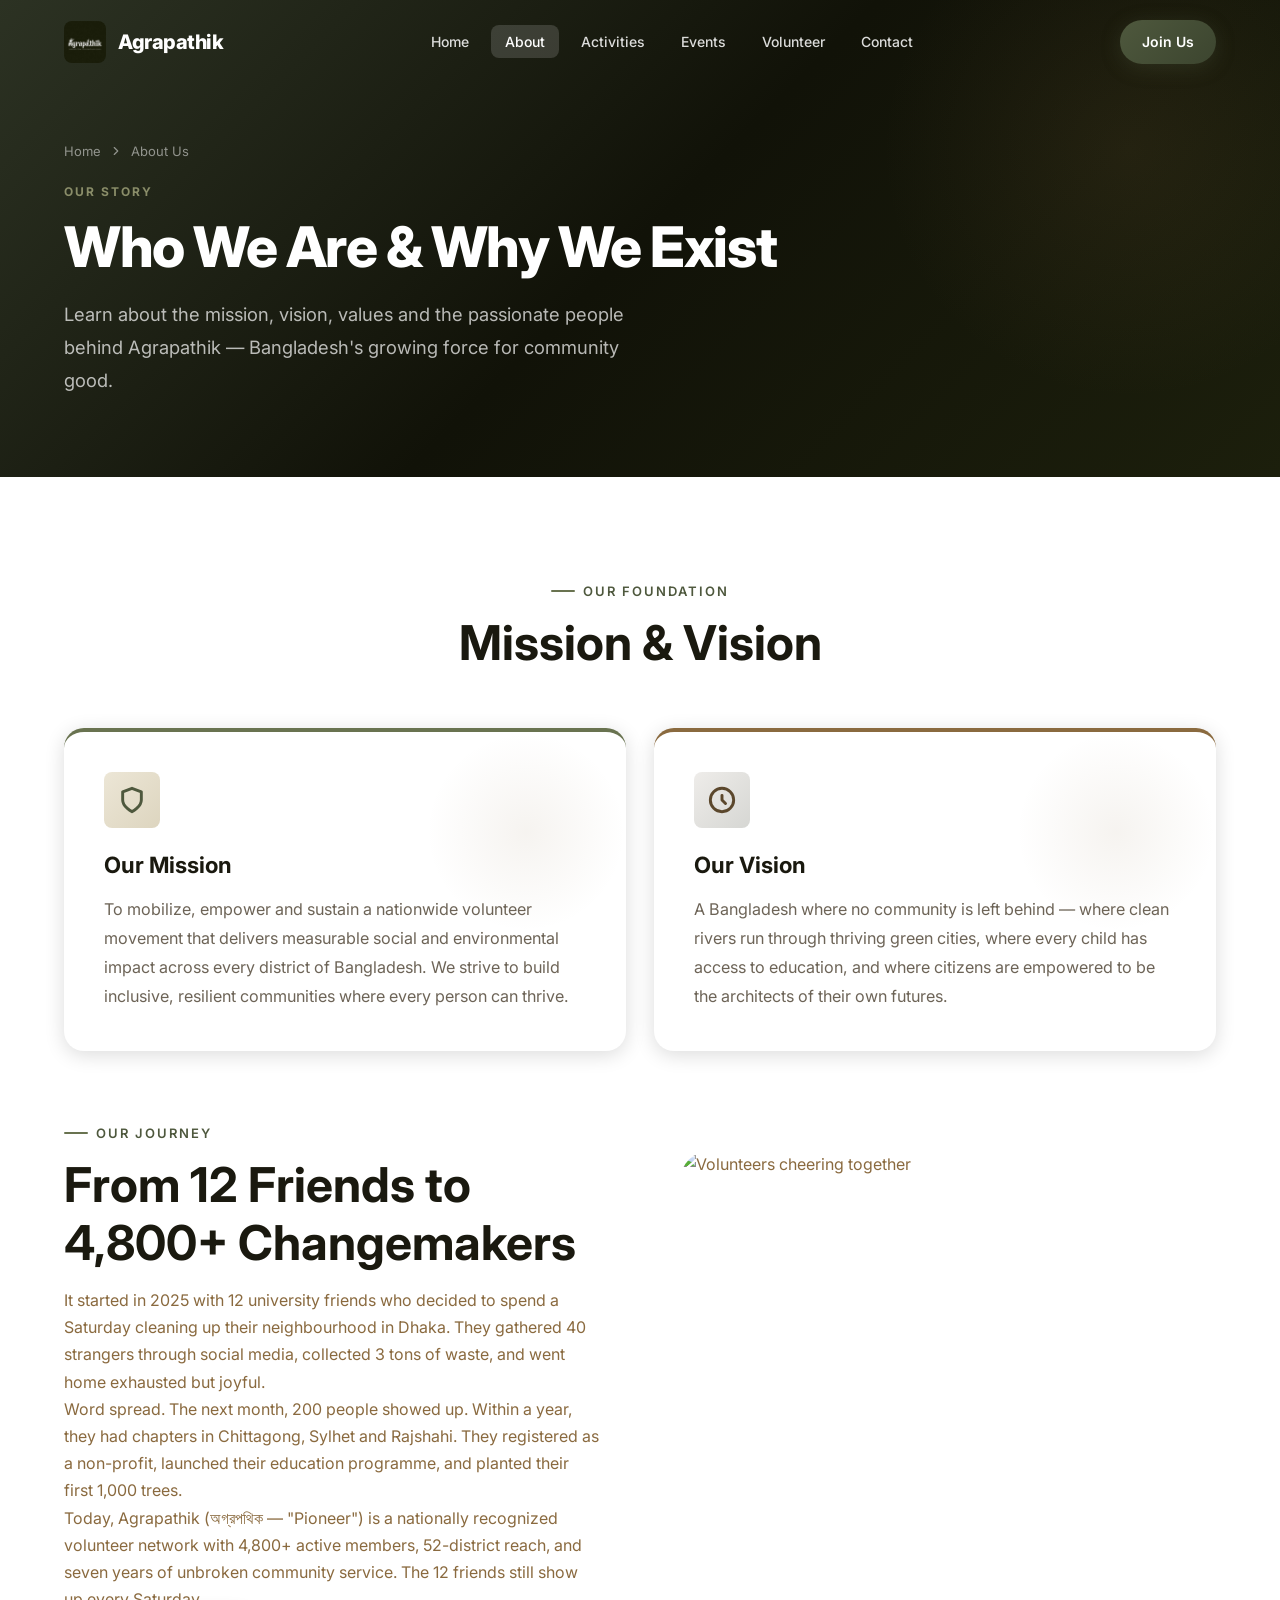
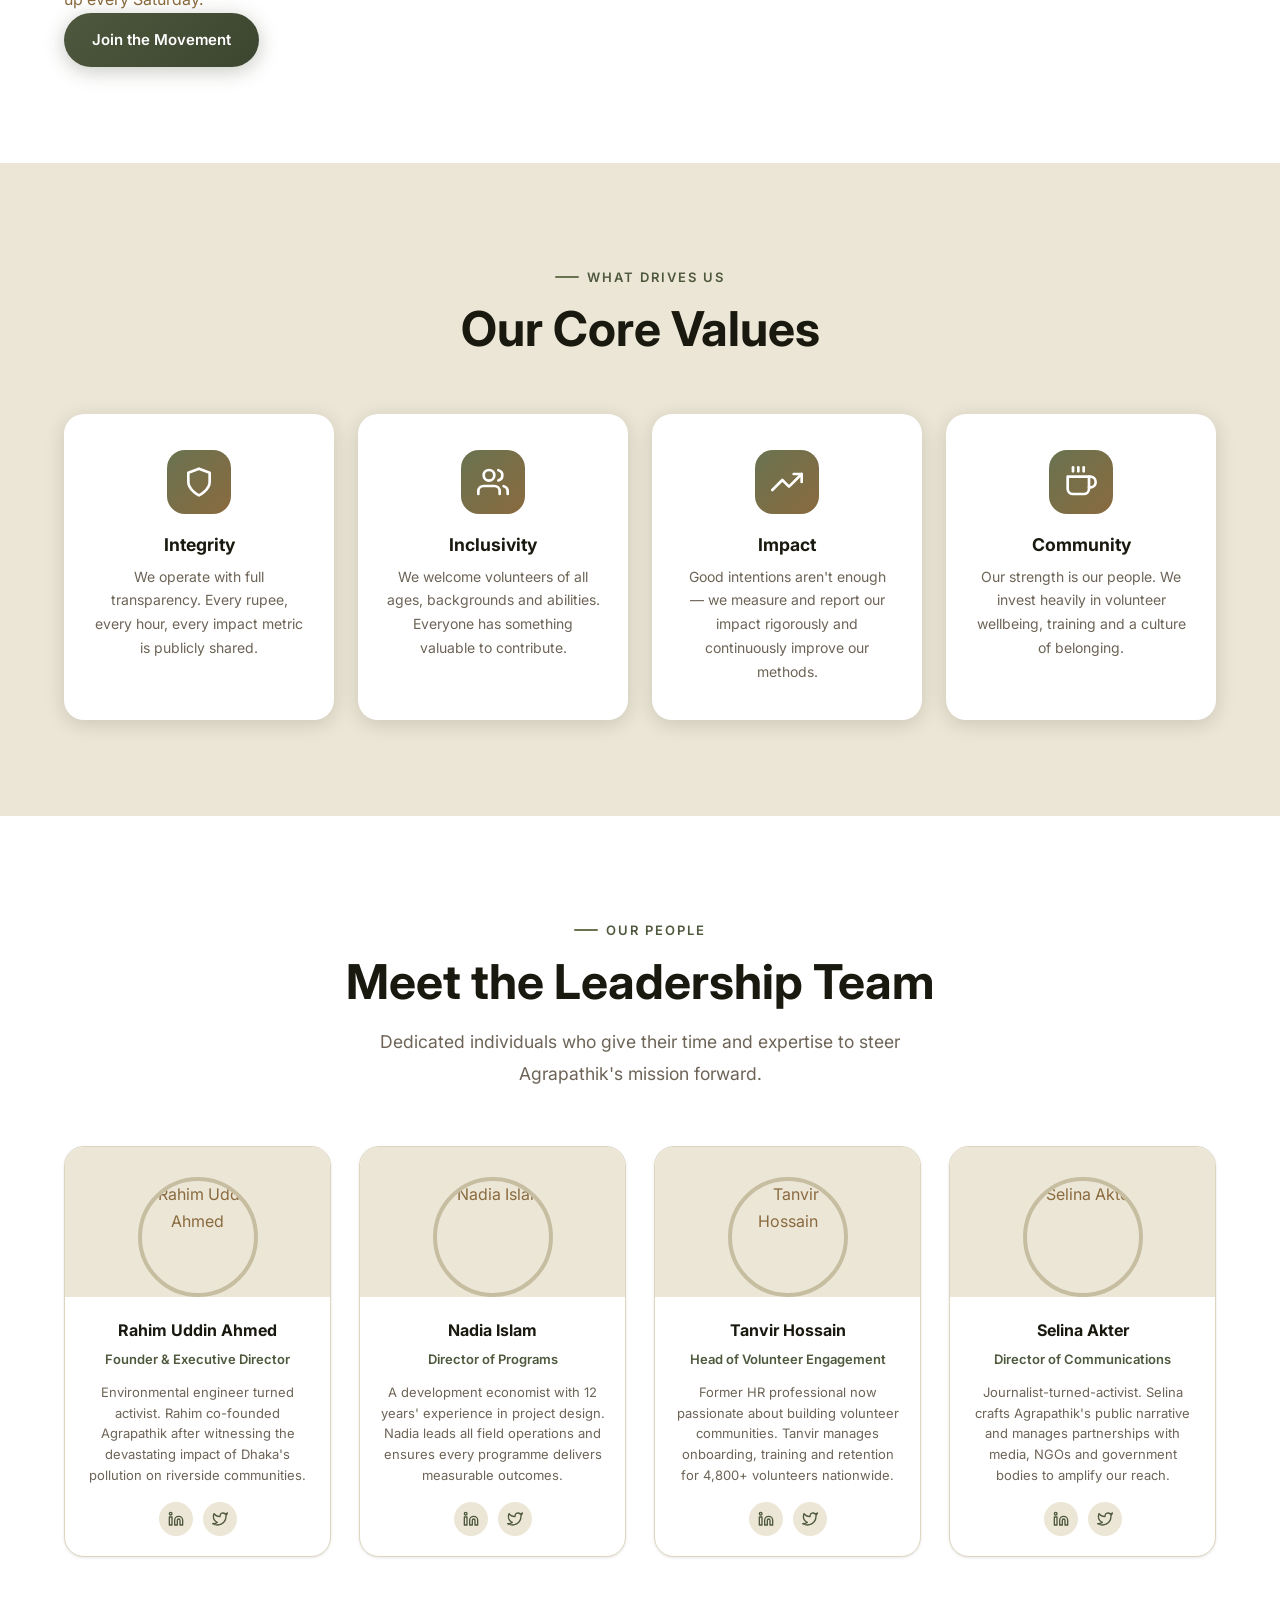
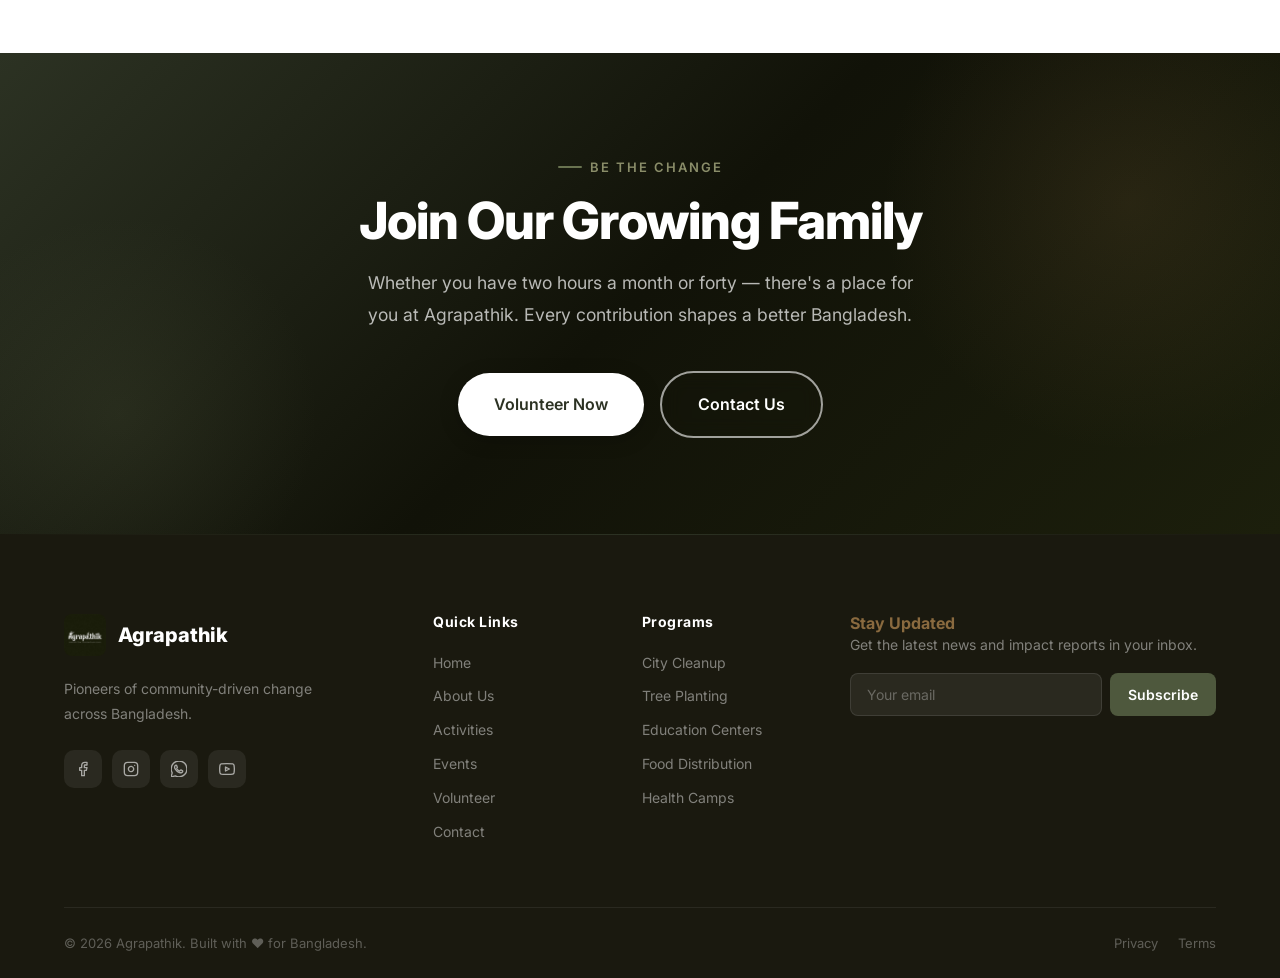
==== about.html @ 09835c32 "Initial commit" ====
<!DOCTYPE html>
<html lang="en">
<head>
  <meta charset="UTF-8" /><meta name="viewport" content="width=device-width, initial-scale=1.0" />
  <title>About Us — Agrapathik</title>
  <meta name="description" content="Learn about Agrapathik's mission, vision, story, and the passionate team driving community change across Bangladesh." />
  <link rel="preconnect" href="https://fonts.googleapis.com" /><link rel="preconnect" href="https://fonts.gstatic.com" crossorigin />
  <link href="https://fonts.googleapis.com/css2?family=Inter:wght@300;400;500;600;700;800;900&family=Playfair+Display:wght@700;800&display=swap" rel="stylesheet" />
  <link rel="stylesheet" href="css/style.css" />
  <link rel="icon" type="image/png" href="assets/images/favicon-round.png" />
  <style>
    .about-story-image {
      border-radius: var(--radius-xl);
      height: 480px;
      object-fit: cover;
      width: 100%;
    }

    .core-values-grid {
      gap: 24px;
    }

    .core-value-card {
      padding: 36px 28px;
      text-align: center;
    }

    .core-value-icon {
      width: 64px;
      height: 64px;
      background: linear-gradient(135deg, var(--green-500), var(--earth-500));
      border-radius: 18px;
      display: flex;
      align-items: center;
      justify-content: center;
      margin: 0 auto 20px;
    }

    .core-value-icon svg {
      width: 32px;
      height: 32px;
    }

    .core-value-title {
      color: var(--dark);
      margin-bottom: 10px;
      font-size: 1.1rem;
    }

    .core-value-text {
      color: var(--gray-500);
      font-size: 14px;
      line-height: 1.7;
    }

    .cta-section .section-label {
      color: var(--green-400);
    }

    .cta-section .section-label {
      color: var(--green-400);
    }
  </style>
</head>
<body>
<!-- NAV -->
<nav class="navbar" id="navbar">
  <div class="container"><div class="nav-inner">
    <a href="index.html" class="nav-logo"><img src="assets/images/agrapathik_logo.jpeg" alt="Agrapathik Logo" class="nav-logo-img"><span class="nav-logo-text">Agrapathik</span></a>
    <ul class="nav-links"><li><a href="index.html" class="nav-link">Home</a></li><li><a href="about.html" class="nav-link">About</a></li><li><a href="activities.html" class="nav-link">Activities</a></li><li><a href="events.html" class="nav-link">Events</a></li><li><a href="volunteer.html" class="nav-link">Volunteer</a></li><li><a href="contact.html" class="nav-link">Contact</a></li></ul>
    <div class="nav-cta"><a href="volunteer.html" class="btn btn-primary btn-sm">Join Us</a></div>
    <button class="nav-toggle" id="nav-toggle" aria-label="Toggle menu"><span></span><span></span><span></span></button>
  </div></div>
</nav>
<div class="nav-overlay" id="nav-overlay"></div>

<!-- PAGE HERO -->
<section class="page-hero">
  <div class="container">
    <div class="page-hero-content">
      <nav class="breadcrumb" aria-label="Breadcrumb"><a href="index.html">Home</a><svg viewBox="0 0 24 24" fill="none" stroke-width="2" stroke-linecap="round" stroke-linejoin="round"><path d="m9 18 6-6-6-6"/></svg><span>About Us</span></nav>
      <div class="page-hero-label">Our Story</div>
      <h1 class="page-hero-title">Who We Are &amp; Why We Exist</h1>
      <p class="page-hero-desc">Learn about the mission, vision, values and the passionate people behind Agrapathik — Bangladesh's growing force for community good.</p>
    </div>
  </div>
</section>

<!-- MISSION & VISION -->
<section class="section">
  <div class="container">
    <div class="section-header center"><div class="section-label">Our Foundation</div><h2 class="section-title reveal">Mission &amp; Vision</h2></div>
    <div class="mission-grid">
      <div class="mission-card reveal delay-1">
        <div class="mission-icon"><svg viewBox="0 0 24 24" fill="none" stroke-width="2.5" stroke-linecap="round" stroke-linejoin="round"><path d="M12 22s8-4 8-10V5l-8-3-8 3v7c0 6 8 10 8 10z"/></svg></div>
        <h3>Our Mission</h3>
        <p>To mobilize, empower and sustain a nationwide volunteer movement that delivers measurable social and environmental impact across every district of Bangladesh. We strive to build inclusive, resilient communities where every person can thrive.</p>
      </div>
      <div class="mission-card vision reveal delay-2">
        <div class="mission-icon"><svg viewBox="0 0 24 24" fill="none" stroke-width="2.5" stroke-linecap="round" stroke-linejoin="round"><circle cx="12" cy="12" r="10"/><path d="M12 8v4l3 3"/></svg></div>
        <h3>Our Vision</h3>
        <p>A Bangladesh where no community is left behind — where clean rivers run through thriving green cities, where every child has access to education, and where citizens are empowered to be the architects of their own futures.</p>
      </div>
    </div>

    <!-- STORY -->
    <div class="about-split story-section">
      <div class="reveal-left">
        <div class="section-label">Our Journey</div>
        <h2 class="section-title">From 12 Friends to<br>4,800+ Changemakers</h2>
        <p class="story-text">It started in 2025 with 12 university friends who decided to spend a Saturday cleaning up their neighbourhood in Dhaka. They gathered 40 strangers through social media, collected 3 tons of waste, and went home exhausted but joyful.</p>
        <p class="story-text">Word spread. The next month, 200 people showed up. Within a year, they had chapters in Chittagong, Sylhet and Rajshahi. They registered as a non-profit, launched their education programme, and planted their first 1,000 trees.</p>
        <p class="story-text story-text-last">Today, Agrapathik (অগ্রপথিক — "Pioneer") is a nationally recognized volunteer network with 4,800+ active members, 52-district reach, and seven years of unbroken community service. The 12 friends still show up every Saturday.</p>
        <a href="volunteer.html" class="btn btn-primary" id="about-join-btn">Join the Movement</a>
      </div>
      <div class="reveal-right">
        <img src="https://images.unsplash.com/photo-1469571486292-0ba58a3f068b?w=800&q=80" alt="Volunteers cheering together" loading="lazy" class="about-story-image" />
      </div>
    </div>
  </div>
</section>

<!-- VALUES -->
<section class="section bg-green-light">
  <div class="container">
    <div class="section-header center"><div class="section-label">What Drives Us</div><h2 class="section-title reveal">Our Core Values</h2></div>
    <div class="grid-4 core-values-grid">
      <div class="card core-value-card reveal delay-1">
        <div class="core-value-icon"><svg width="32" height="32" viewBox="0 0 24 24" fill="none" stroke="white" stroke-width="2" stroke-linecap="round" stroke-linejoin="round"><path d="M12 22s8-4 8-10V5l-8-3-8 3v7c0 6 8 10 8 10z"/></svg></div>
        <h4 class="core-value-title">Integrity</h4>
        <p class="core-value-text">We operate with full transparency. Every rupee, every hour, every impact metric is publicly shared.</p>
      </div>
      <div class="card core-value-card reveal delay-2">
        <div class="core-value-icon"><svg width="32" height="32" viewBox="0 0 24 24" fill="none" stroke="white" stroke-width="2" stroke-linecap="round" stroke-linejoin="round"><path d="M17 21v-2a4 4 0 0 0-4-4H5a4 4 0 0 0-4 4v2"/><circle cx="9" cy="7" r="4"/><path d="M23 21v-2a4 4 0 0 0-3-3.87"/><path d="M16 3.13a4 4 0 0 1 0 7.75"/></svg></div>
        <h4 class="core-value-title">Inclusivity</h4>
        <p class="core-value-text">We welcome volunteers of all ages, backgrounds and abilities. Everyone has something valuable to contribute.</p>
      </div>
      <div class="card core-value-card reveal delay-3">
        <div class="core-value-icon"><svg width="32" height="32" viewBox="0 0 24 24" fill="none" stroke="white" stroke-width="2" stroke-linecap="round" stroke-linejoin="round"><polyline points="23 6 13.5 15.5 8.5 10.5 1 18"/><polyline points="17 6 23 6 23 12"/></svg></div>
        <h4 class="core-value-title">Impact</h4>
        <p class="core-value-text">Good intentions aren't enough — we measure and report our impact rigorously and continuously improve our methods.</p>
      </div>
      <div class="card core-value-card reveal delay-4">
        <div class="core-value-icon"><svg width="32" height="32" viewBox="0 0 24 24" fill="none" stroke="white" stroke-width="2" stroke-linecap="round" stroke-linejoin="round"><path d="M18 8h1a4 4 0 0 1 0 8h-1"/><path d="M2 8h16v9a4 4 0 0 1-4 4H6a4 4 0 0 1-4-4V8z"/><line x1="6" y1="1" x2="6" y2="4"/><line x1="10" y1="1" x2="10" y2="4"/><line x1="14" y1="1" x2="14" y2="4"/></svg></div>
        <h4 class="core-value-title">Community</h4>
        <p class="core-value-text">Our strength is our people. We invest heavily in volunteer wellbeing, training and a culture of belonging.</p>
      </div>
    </div>
  </div>
</section>

<!-- TEAM -->
<section class="section">
  <div class="container">
    <div class="section-header center"><div class="section-label">Our People</div><h2 class="section-title reveal">Meet the Leadership Team</h2><p class="section-subtitle reveal delay-1">Dedicated individuals who give their time and expertise to steer Agrapathik's mission forward.</p></div>
    <div class="team-grid">
      <div class="team-card reveal delay-1">
        <div class="team-card-img"><img src="https://i.pravatar.cc/150?img=60" alt="Rahim Uddin Ahmed" /></div>
        <div class="team-card-body">
          <div class="team-card-name">Rahim Uddin Ahmed</div>
          <div class="team-card-role">Founder &amp; Executive Director</div>
          <div class="team-card-bio">Environmental engineer turned activist. Rahim co-founded Agrapathik after witnessing the devastating impact of Dhaka's pollution on riverside communities.</div>
          <div class="team-social">
            <a href="#" aria-label="LinkedIn"><svg viewBox="0 0 24 24" fill="none" stroke-width="2" stroke-linecap="round" stroke-linejoin="round"><path d="M16 8a6 6 0 0 1 6 6v7h-4v-7a2 2 0 0 0-2-2 2 2 0 0 0-2 2v7h-4v-7a6 6 0 0 1 6-6z"/><rect x="2" y="9" width="4" height="12"/><circle cx="4" cy="4" r="2"/></svg></a>
            <a href="#" aria-label="Twitter"><svg viewBox="0 0 24 24" fill="none" stroke-width="2" stroke-linecap="round" stroke-linejoin="round"><path d="M23 3a10.9 10.9 0 0 1-3.14 1.53 4.48 4.48 0 0 0-7.86 3v1A10.66 10.66 0 0 1 3 4s-4 9 5 13a11.64 11.64 0 0 1-7 2c9 5 20 0 20-11.5a4.5 4.5 0 0 0-.08-.83A7.72 7.72 0 0 0 23 3z"/></svg></a>
          </div>
        </div>
      </div>
      <div class="team-card reveal delay-2">
        <div class="team-card-img"><img src="https://i.pravatar.cc/150?img=47" alt="Nadia Islam" /></div>
        <div class="team-card-body">
          <div class="team-card-name">Nadia Islam</div>
          <div class="team-card-role">Director of Programs</div>
          <div class="team-card-bio">A development economist with 12 years' experience in project design. Nadia leads all field operations and ensures every programme delivers measurable outcomes.</div>
          <div class="team-social">
            <a href="#" aria-label="LinkedIn"><svg viewBox="0 0 24 24" fill="none" stroke-width="2" stroke-linecap="round" stroke-linejoin="round"><path d="M16 8a6 6 0 0 1 6 6v7h-4v-7a2 2 0 0 0-2-2 2 2 0 0 0-2 2v7h-4v-7a6 6 0 0 1 6-6z"/><rect x="2" y="9" width="4" height="12"/><circle cx="4" cy="4" r="2"/></svg></a>
            <a href="#" aria-label="Twitter"><svg viewBox="0 0 24 24" fill="none" stroke-width="2" stroke-linecap="round" stroke-linejoin="round"><path d="M23 3a10.9 10.9 0 0 1-3.14 1.53 4.48 4.48 0 0 0-7.86 3v1A10.66 10.66 0 0 1 3 4s-4 9 5 13a11.64 11.64 0 0 1-7 2c9 5 20 0 20-11.5a4.5 4.5 0 0 0-.08-.83A7.72 7.72 0 0 0 23 3z"/></svg></a>
          </div>
        </div>
      </div>
      <div class="team-card reveal delay-3">
        <div class="team-card-img"><img src="https://i.pravatar.cc/150?img=15" alt="Tanvir Hossain" /></div>
        <div class="team-card-body">
          <div class="team-card-name">Tanvir Hossain</div>
          <div class="team-card-role">Head of Volunteer Engagement</div>
          <div class="team-card-bio">Former HR professional now passionate about building volunteer communities. Tanvir manages onboarding, training and retention for 4,800+ volunteers nationwide.</div>
          <div class="team-social">
            <a href="#" aria-label="LinkedIn"><svg viewBox="0 0 24 24" fill="none" stroke-width="2" stroke-linecap="round" stroke-linejoin="round"><path d="M16 8a6 6 0 0 1 6 6v7h-4v-7a2 2 0 0 0-2-2 2 2 0 0 0-2 2v7h-4v-7a6 6 0 0 1 6-6z"/><rect x="2" y="9" width="4" height="12"/><circle cx="4" cy="4" r="2"/></svg></a>
            <a href="#" aria-label="Twitter"><svg viewBox="0 0 24 24" fill="none" stroke-width="2" stroke-linecap="round" stroke-linejoin="round"><path d="M23 3a10.9 10.9 0 0 1-3.14 1.53 4.48 4.48 0 0 0-7.86 3v1A10.66 10.66 0 0 1 3 4s-4 9 5 13a11.64 11.64 0 0 1-7 2c9 5 20 0 20-11.5a4.5 4.5 0 0 0-.08-.83A7.72 7.72 0 0 0 23 3z"/></svg></a>
          </div>
        </div>
      </div>
      <div class="team-card reveal delay-4">
        <div class="team-card-img"><img src="https://i.pravatar.cc/150?img=32" alt="Selina Akter" /></div>
        <div class="team-card-body">
          <div class="team-card-name">Selina Akter</div>
          <div class="team-card-role">Director of Communications</div>
          <div class="team-card-bio">Journalist-turned-activist. Selina crafts Agrapathik's public narrative and manages partnerships with media, NGOs and government bodies to amplify our reach.</div>
          <div class="team-social">
            <a href="#" aria-label="LinkedIn"><svg viewBox="0 0 24 24" fill="none" stroke-width="2" stroke-linecap="round" stroke-linejoin="round"><path d="M16 8a6 6 0 0 1 6 6v7h-4v-7a2 2 0 0 0-2-2 2 2 0 0 0-2 2v7h-4v-7a6 6 0 0 1 6-6z"/><rect x="2" y="9" width="4" height="12"/><circle cx="4" cy="4" r="2"/></svg></a>
            <a href="#" aria-label="Twitter"><svg viewBox="0 0 24 24" fill="none" stroke-width="2" stroke-linecap="round" stroke-linejoin="round"><path d="M23 3a10.9 10.9 0 0 1-3.14 1.53 4.48 4.48 0 0 0-7.86 3v1A10.66 10.66 0 0 1 3 4s-4 9 5 13a11.64 11.64 0 0 1-7 2c9 5 20 0 20-11.5a4.5 4.5 0 0 0-.08-.83A7.72 7.72 0 0 0 23 3z"/></svg></a>
          </div>
        </div>
      </div>
    </div>
  </div>
</section>

<!-- CTA -->
<section class="cta-section">
  <div class="container"><div class="cta-inner reveal">
    <div class="section-label">Be The Change</div>
    <h2 class="cta-title">Join Our Growing Family</h2>
    <p class="cta-desc">Whether you have two hours a month or forty — there's a place for you at Agrapathik. Every contribution shapes a better Bangladesh.</p>
    <div class="cta-actions"><a href="volunteer.html" class="btn btn-white btn-lg" id="about-cta-vol">Volunteer Now</a><a href="contact.html" class="btn btn-secondary btn-lg" id="about-cta-con">Contact Us</a></div>
  </div></div>
</section>

<!-- FOOTER -->
<footer class="footer">
  <div class="container">
    <div class="footer-grid">
      <div class="footer-brand"><div class="footer-logo"><img src="assets/images/agrapathik_logo.jpeg" alt="Agrapathik Logo" class="footer-logo-img"><span class="footer-logo-text">Agrapathik</span></div><p>Pioneers of community-driven change across Bangladesh.</p><div class="footer-social"><a href="https://www.facebook.com/profile.php?id=61574948495130" aria-label="Facebook" target="_blank" rel="noopener noreferrer"><svg viewBox="0 0 24 24" stroke-width="2" stroke-linecap="round" stroke-linejoin="round"><path d="M18 2h-3a5 5 0 0 0-5 5v3H7v4h3v8h4v-8h3l1-4h-4V7a1 1 0 0 1 1-1h3z"/></svg></a><a href="#" aria-label="Instagram"><svg viewBox="0 0 24 24" stroke-width="2" stroke-linecap="round" stroke-linejoin="round"><rect x="2" y="2" width="20" height="20" rx="5"/><path d="M16 11.37A4 4 0 1 1 12.63 8 4 4 0 0 1 16 11.37z"/><line x1="17.5" y1="6.5" x2="17.51" y2="6.5"/></svg></a><a href="#" aria-label="WhatsApp"><svg viewBox="0 0 24 24" stroke-width="2" stroke-linecap="round" stroke-linejoin="round"><path d="M20.52 3.48A11.86 11.86 0 0 0 12.07 0C5.56 0 .25 5.3.25 11.82c0 2.08.54 4.11 1.57 5.9L0 24l6.46-1.7a11.8 11.8 0 0 0 5.61 1.43h.01c6.51 0 11.82-5.3 11.82-11.82 0-3.16-1.23-6.13-3.38-8.43z"/><path d="M8.44 6.92c-.22-.5-.45-.51-.65-.52h-.56c-.2 0-.52.08-.79.38-.27.3-1.04 1.02-1.04 2.49s1.07 2.88 1.22 3.08c.15.2 2.08 3.34 5.14 4.54 2.54 1 3.06.8 3.61.75.55-.05 1.78-.73 2.03-1.44.25-.71.25-1.31.17-1.44-.07-.13-.27-.2-.57-.35-.3-.15-1.78-.88-2.05-.98-.27-.1-.47-.15-.67.15-.2.3-.77.98-.94 1.18-.17.2-.35.22-.65.08-.3-.15-1.27-.47-2.42-1.49-.9-.8-1.51-1.79-1.69-2.09-.17-.3-.02-.46.13-.61.13-.13.3-.35.45-.52.15-.17.2-.3.3-.5.1-.2.05-.38-.03-.53-.08-.15-.69-1.7-.96-2.32z"/></svg></a><a href="#" aria-label="YouTube"><svg viewBox="0 0 24 24" stroke-width="2" stroke-linecap="round" stroke-linejoin="round"><path d="M22.54 6.42a2.78 2.78 0 0 0-1.95-1.96C18.88 4 12 4 12 4s-6.88 0-8.59.46a2.78 2.78 0 0 0-1.95 1.96A29 29 0 0 0 1 12a29 29 0 0 0 .46 5.58A2.78 2.78 0 0 0 3.41 19.6C5.12 20 12 20 12 20s6.88 0 8.59-.46a2.78 2.78 0 0 0 1.95-1.95A29 29 0 0 0 23 12a29 29 0 0 0-.46-5.58z"/><polygon points="9.75 15.02 15.5 12 9.75 8.98 9.75 15.02"/></svg></a></div></div>
      <div class="footer-col"><h4>Quick Links</h4><nav class="footer-links"><a href="index.html">Home</a><a href="about.html">About Us</a><a href="activities.html">Activities</a><a href="events.html">Events</a><a href="volunteer.html">Volunteer</a><a href="contact.html">Contact</a></nav></div>
      <div class="footer-col"><h4>Programs</h4><nav class="footer-links"><a href="activities.html">City Cleanup</a><a href="activities.html">Tree Planting</a><a href="activities.html">Education Centers</a><a href="activities.html">Food Distribution</a><a href="activities.html">Health Camps</a></nav></div>
      <div class="footer-newsletter"><h4>Stay Updated</h4><p>Get the latest news and impact reports in your inbox.</p><form class="newsletter-form"><input type="email" class="newsletter-input" placeholder="Your email" aria-label="Email" /><button type="submit" class="newsletter-btn">Subscribe</button></form></div>
    </div>
    <div class="footer-bottom"><p>&copy; 2026 Agrapathik. Built with ❤️ for Bangladesh.</p><div class="footer-bottom-links"><a href="#">Privacy</a><a href="#">Terms</a></div></div>
  </div>
</footer>
<button class="scroll-top" id="scroll-top" aria-label="Scroll to top"><svg viewBox="0 0 24 24" fill="none" stroke-width="2.5" stroke-linecap="round" stroke-linejoin="round"><path d="m18 15-6-6-6 6"/></svg></button>
<script src="js/main.js"></script>
</body>
</html>
---- css/style.css ----
/* ===========================
   Agrapathik — Global Styles
   =========================== */

@import url('https://fonts.googleapis.com/css2?family=Inter:wght@300;400;500;600;700;800;900&family=Playfair+Display:wght@700;800&display=swap');

/* === CSS Variables === */
:root {
  /* ── Earth / Olive Palette ── */
  --green-50:  #ece6d6;
  --green-100: #ddd5bf;
  --green-200: #c7bea2;
  --green-300: #afa27d;
  --green-400: #8a8d69;
  --green-500: #697350;
  --green-600: #4e583d;
  --green-700: #3c452f;
  --green-800: #2c3223;
  --green-900: #1c1f0c;
  --earth-500: #8a6a3f;
  --earth-600: #5b472c;
  --blue-500:  #8a6a3f;
  --blue-600:  #5b472c;
  --dark:      #1a190f;
  --dark-2:    #111208;
  --gray-400:  #a19685;
  --gray-500:  #6d6457;
  --gray-600:  #51493f;
  --gray-800:  #262119;
  --white:     #ffffff;
  --off-white: #f3eee4;
  --shadow-sm: 0 1px 3px rgba(0,0,0,0.10);
  --shadow-md: 0 4px 20px rgba(0,0,0,0.14);
  --shadow-lg: 0 8px 40px rgba(0,0,0,0.18);
  --shadow-xl: 0 20px 60px rgba(0,0,0,0.24);
  --radius-sm: 8px;
  --radius-md: 14px;
  --radius-lg: 20px;
  --radius-xl: 30px;
  --transition: all 0.3s cubic-bezier(0.4, 0, 0.2, 1);
}

/* === Reset & Base === */
*, *::before, *::after { box-sizing: border-box; margin: 0; padding: 0; }

html { scroll-behavior: smooth; font-size: 16px; }

body {
  font-family: 'Inter', sans-serif;
  background: var(--white);
  color: var(--blue-500);
  line-height: 1.7;
  overflow-x: hidden;
}

img { max-width: 100%; height: auto; display: block; }
a  { text-decoration: none; color: inherit; }
ul { list-style: none; }
button { cursor: pointer; border: none; outline: none; font-family: 'Inter', sans-serif; }
input, textarea, select { font-family: 'Inter', sans-serif; outline: none; }

/* === Typography === */
h1, h2, h3, h4, h5 { line-height: 1.2; font-weight: 700; }

.display-heading {
  font-family: 'Playfair Display', serif;
  font-weight: 800;
}

/* === Layout === */
.container {
  max-width: 1200px;
  margin: 0 auto;
  padding: 0 24px;
}

.section { padding: 96px 0; }
.section-sm { padding: 64px 0; }

.section-label {
  display: inline-flex;
  align-items: center;
  gap: 8px;
  font-size: 13px;
  font-weight: 600;
  letter-spacing: 2px;
  text-transform: uppercase;
  color: var(--green-600);
  margin-bottom: 12px;
}

.section-label::before {
  content: '';
  display: block;
  width: 24px;
  height: 2px;
  background: var(--green-500);
  border-radius: 2px;
}

.section-title {
  font-size: clamp(2rem, 4vw, 3rem);
  color: var(--dark);
  margin-bottom: 16px;
}

.section-subtitle {
  font-size: 1.1rem;
  color: var(--gray-500);
  max-width: 600px;
  line-height: 1.8;
}

.section-header { margin-bottom: 56px; }
.section-header.center { text-align: center; }
.section-header.center .section-label { justify-content: center; }
.section-header.center .section-subtitle { margin: 0 auto; }

/* === Buttons === */
.btn {
  display: inline-flex;
  align-items: center;
  gap: 8px;
  padding: 14px 28px;
  border-radius: 50px;
  font-size: 15px;
  font-weight: 600;
  transition: var(--transition);
  position: relative;
  overflow: hidden;
}

.btn::after {
  content: '';
  position: absolute;
  inset: 0;
  background: rgba(255,255,255,0.1);
  opacity: 0;
  transition: opacity 0.3s;
}
.btn:hover::after { opacity: 1; }

.btn-primary {
  background: linear-gradient(135deg, var(--green-600), var(--green-700));
  color: var(--white);
  box-shadow: 0 4px 20px rgba(78, 88, 61, 0.32);
}
.btn-primary:hover {
  transform: translateY(-2px);
  box-shadow: 0 8px 30px rgba(78, 88, 61, 0.42);
}

.btn-secondary {
  background: transparent;
  color: var(--white);
  border: 2px solid rgba(255,255,255,0.6);
  -webkit-backdrop-filter: blur(10px);
  backdrop-filter: blur(10px);
}
.btn-secondary:hover {
  background: rgba(255,255,255,0.15);
  border-color: var(--white);
  transform: translateY(-2px);
}

.btn-outline {
  background: transparent;
  color: var(--green-700);
  border: 2px solid var(--green-600);
}
.btn-outline:hover {
  background: var(--green-700);
  color: var(--white);
  transform: translateY(-2px);
}

.btn-white {
  background: var(--white);
  color: var(--green-800);
  box-shadow: 0 4px 20px rgba(0,0,0,0.18);
}
.btn-white:hover {
  transform: translateY(-2px);
  box-shadow: 0 8px 30px rgba(0,0,0,0.25);
}

.btn-lg { padding: 18px 36px; font-size: 16px; }
.btn-sm { padding: 10px 20px; font-size: 13px; }

/* === Navigation === */
.navbar {
  position: fixed;
  top: 0; left: 0; right: 0;
  z-index: 1000;
  padding: 20px 0;
  transition: var(--transition);
}

.navbar.scrolled {
  background: rgba(255, 255, 255, 0.95);
  -webkit-backdrop-filter: blur(20px);
  backdrop-filter: blur(20px);
  box-shadow: 0 2px 30px rgba(0,0,0,0.10);
  padding: 12px 0;
}

.nav-inner {
  display: flex;
  align-items: center;
  justify-content: space-between;
  gap: 32px;
}

.nav-logo {
  display: flex;
  align-items: center;
  gap: 12px;
  flex-shrink: 0;
}

.nav-logo-icon {
  width: 42px;
  height: 42px;
  background: linear-gradient(135deg, var(--green-600), var(--earth-600));
  border-radius: 12px;
  display: flex;
  align-items: center;
  justify-content: center;
}

.nav-logo-icon svg { width: 24px; height: 24px; fill: white; }

.nav-logo-img {
  width: 42px;
  height: 42px;
  border-radius: 8px;
  object-fit: cover;
  display: block;
}

.nav-logo-text {
  font-size: 20px;
  font-weight: 800;
  color: var(--white);
  letter-spacing: -0.5px;
  transition: var(--transition);
}

.navbar.scrolled .nav-logo-text { color: var(--dark); }

.nav-links {
  display: flex;
  align-items: center;
  gap: 8px;
  flex: 1;
  justify-content: center;
}

.nav-link {
  font-size: 14px;
  font-weight: 500;
  color: rgba(255,255,255,0.85);
  padding: 8px 14px;
  border-radius: 8px;
  transition: var(--transition);
  white-space: nowrap;
}

.nav-link:hover,
.nav-link.active {
  color: var(--white);
  background: rgba(255,255,255,0.15);
}

.navbar.scrolled .nav-link {
  color: var(--gray-600);
}

.navbar.scrolled .nav-link:hover,
.navbar.scrolled .nav-link.active {
  color: var(--green-800);
  background: var(--green-50);
}

.nav-cta { flex-shrink: 0; }

.nav-cta .btn {
  font-size: 14px;
  padding: 10px 22px;
}

.nav-toggle {
  display: none;
  flex-direction: column;
  gap: 5px;
  background: none;
  padding: 8px;
  border-radius: 8px;
}

.nav-toggle span {
  display: block;
  width: 24px;
  height: 2px;
  background: var(--white);
  border-radius: 2px;
  transition: var(--transition);
}

.navbar.scrolled .nav-toggle span { background: var(--dark); }

/* Mobile Nav */
@media (max-width: 900px) {
  .nav-toggle { display: flex; }

  .nav-links {
    position: fixed;
    top: 0; right: -100%;
    width: min(320px, 100%);
    height: 100dvh;
    background: var(--white);
    flex-direction: column;
    align-items: flex-start;
    padding: 80px 32px 40px;
    gap: 4px;
    box-shadow: -10px 0 40px rgba(0,0,0,0.15);
    transition: right 0.4s cubic-bezier(0.4, 0, 0.2, 1);
    overflow-y: auto;
    z-index: 999;
  }

  .nav-links.open { right: 0; }

  .nav-link {
    color: var(--gray-600) !important;
    width: 100%;
    padding: 12px 16px;
    font-size: 16px;
  }

  .nav-link:hover, .nav-link.active {
    color: var(--green-800) !important;
    background: var(--green-50) !important;
  }

  .nav-cta {
    display: none;
  }

  .nav-overlay {
    position: fixed;
    inset: 0;
    background: rgba(0,0,0,0.5);
    z-index: 998;
    opacity: 0;
    pointer-events: none;
    transition: opacity 0.3s;
  }
  .nav-overlay.open { opacity: 1; pointer-events: all; }
}

/* === Hero === */
.hero {
  position: relative;
  min-height: 100dvh;
  display: flex;
  align-items: center;
  overflow: hidden;
}

.hero-bg {
  position: absolute;
  inset: 0;
  background-size: cover;
  background-position: center;
  background-attachment: fixed;
}

.hero-bg::after {
  content: '';
  position: absolute;
  inset: 0;
  background: linear-gradient(
    135deg,
    rgba(12, 14, 5, 0.84) 0%,
    rgba(28, 31, 12, 0.74) 48%,
    rgba(46, 52, 20, 0.66) 100%
  );
}

.hero-content {
  position: relative;
  z-index: 1;
  max-width: 1120px;
}

.hero-badge {
  display: inline-flex;
  align-items: center;
  gap: 8px;
  background: rgba(255,255,255,0.12);
  -webkit-backdrop-filter: blur(20px);
  backdrop-filter: blur(20px);
  border: 1px solid rgba(255,255,255,0.2);
  border-radius: 50px;
  padding: 8px 18px;
  font-size: 13px;
  font-weight: 600;
  color: var(--green-200);
  letter-spacing: 1px;
  text-transform: uppercase;
  margin-bottom: 24px;
}

.hero-badge span { font-size: 18px; }

.hero-title {
  font-size: clamp(2.6rem, 6vw, 5rem);
  font-weight: 800;
  color: var(--white);
  line-height: 1.1;
  margin-bottom: 24px;
  letter-spacing: -1.5px;
}

.hero-title.display-heading {
  font-size: clamp(1.85rem, 2.2vw, 2.35rem);
  line-height: 1.16;
  letter-spacing: -0.03em;
}

.hero-title .accent {
  background: linear-gradient(135deg, #e8c9a6, #f5deb3);
  -webkit-background-clip: text;
  -webkit-text-fill-color: transparent;
  background-clip: text;
}

.hero-desc {
  font-size: 1.2rem;
  color: rgba(255,255,255,0.80);
  max-width: 560px;
  line-height: 1.8;
  margin-bottom: 40px;
}

.hero-actions {
  display: flex;
  align-items: center;
  flex-wrap: wrap;
  gap: 16px;
  margin-bottom: 64px;
}

.hero-stats {
  display: flex;
  gap: 40px;
  flex-wrap: wrap;
}

.hero-stat {
  text-align: left;
}

.hero-stat-num {
  font-size: 2.2rem;
  font-weight: 800;
  color: var(--white);
  line-height: 1;
  letter-spacing: -1px;
}

.hero-stat-label {
  font-size: 13px;
  color: rgba(255,255,255,0.65);
  margin-top: 4px;
  font-weight: 500;
}

.hero-scroll {
  position: absolute;
  bottom: 32px;
  left: 50%;
  transform: translateX(-50%);
  display: flex;
  flex-direction: column;
  align-items: center;
  gap: 8px;
  color: rgba(255,255,255,0.5);
  font-size: 12px;
  font-weight: 500;
  letter-spacing: 2px;
  text-transform: uppercase;
  animation: bounce 2s infinite;
  z-index: 1;
}

.hero-scroll svg {
  width: 20px;
  height: 20px;
  stroke: rgba(255,255,255,0.5);
}

@keyframes bounce {
  0%, 100% { transform: translateX(-50%) translateY(0); }
  50%        { transform: translateX(-50%) translateY(8px); }
}

/* === Stats Bar === */
.stats-bar {
  background: linear-gradient(135deg, var(--dark) 0%, var(--green-800) 50%, var(--dark-2) 100%);
  padding: 0;
}

.stats-bar-inner {
  display: grid;
  grid-template-columns: repeat(4, 1fr);
}

.stat-item {
  display: flex;
  flex-direction: column;
  align-items: center;
  justify-content: center;
  padding: 48px 24px;
  border-right: 1px solid rgba(255,255,255,0.08);
  transition: background 0.3s;
}

.stat-item:last-child { border-right: none; }
.stat-item:hover { background: rgba(255,255,255,0.05); }

.stat-icon {
  width: 48px;
  height: 48px;
  background: linear-gradient(135deg, var(--green-600) 0%, var(--green-400) 100%);
  border-radius: 14px;
  display: flex;
  align-items: center;
  justify-content: center;
  margin-bottom: 16px;
}

.stat-icon svg {
  width: 24px;
  height: 24px;
  stroke: white;
  fill: none;
}

.stat-num {
  font-size: 2.5rem;
  font-weight: 800;
  color: var(--white);
  letter-spacing: -1.5px;
  line-height: 1;
}

.stat-label {
  font-size: 13px;
  color: rgba(255,255,255,0.55);
  margin-top: 6px;
  font-weight: 500;
  text-align: center;
}

/* === Cards === */
.card {
  background: var(--white);
  border-radius: var(--radius-lg);
  overflow: hidden;
  box-shadow: var(--shadow-md);
  transition: var(--transition);
}

.card:hover {
  transform: translateY(-6px);
  box-shadow: var(--shadow-xl);
}

.card-img {
  width: 100%;
  height: 220px;
  object-fit: cover;
  transition: transform 0.5s ease;
}

.card:hover .card-img { transform: scale(1.05); }

.card-img-wrap {
  overflow: hidden;
  position: relative;
}

.card-badge {
  position: absolute;
  top: 14px;
  left: 14px;
  background: var(--green-600);
  color: white;
  font-size: 11px;
  font-weight: 700;
  letter-spacing: 1px;
  text-transform: uppercase;
  padding: 5px 12px;
  border-radius: 50px;
}

.card-body {
  padding: 24px;
}

.projects-grid .card {
  display: flex;
  flex-direction: column;
  height: 100%;
}

.projects-grid .card-body {
  display: flex;
  flex-direction: column;
  flex: 1;
}

.card-tag {
  display: inline-flex;
  align-items: center;
  gap: 6px;
  font-size: 12px;
  font-weight: 600;
  color: var(--green-600);
  background: var(--green-50);
  padding: 4px 12px;
  border-radius: 50px;
  margin-bottom: 14px;
}

.card-title {
  font-size: 1.2rem;
  font-weight: 700;
  color: var(--dark);
  margin-bottom: 10px;
  line-height: 1.4;
}

.card-desc {
  font-size: 14px;
  color: var(--gray-500);
  line-height: 1.7;
  margin-bottom: 20px;
  display: -webkit-box;
  -webkit-line-clamp: 3;
  line-clamp: 3;
  -webkit-box-orient: vertical;
  overflow: hidden;
}

.projects-grid .card-title {
  min-height: calc(1.4em * 2);
}

.projects-grid .card-desc {
  min-height: calc(1.7em * 3);
}

.card-stats {
  display: grid;
  grid-template-columns: repeat(2, minmax(0, 1fr));
  gap: 12px;
  margin-top: auto;
  margin-bottom: 18px;
}

.card-stat {
  background: var(--green-50);
  border-radius: 10px;
  padding: 12px;
  text-align: center;
}

.card-stat-value {
  font-size: 1.4rem;
  font-weight: 800;
  color: var(--green-700);
  line-height: 1.1;
}

.card-stat-label {
  font-size: 12px;
  color: var(--gray-500);
  margin-top: 4px;
}

.card-meta {
  display: flex;
  align-items: center;
  gap: 16px;
  font-size: 13px;
  color: var(--gray-400);
  flex-wrap: wrap;
}

.card-meta-item {
  display: flex;
  align-items: center;
  gap: 5px;
}

.card-meta-item svg {
  width: 14px;
  height: 14px;
  stroke: var(--gray-400);
  flex-shrink: 0;
}

.activity-gallery-note {
  font-size: 0.95rem;
  color: var(--gray-500);
  line-height: 1.8;
  margin-bottom: 28px;
}

.activity-card {
  border: 1px solid var(--green-100);
  cursor: pointer;
  align-self: start;
}

.activity-card.is-open {
  order: -1;
  grid-column: 1 / -1;
  border-color: var(--green-300);
  box-shadow: var(--shadow-xl);
}

.activity-card.is-open .card-desc {
  display: block;
  -webkit-line-clamp: unset;
  line-clamp: unset;
  min-height: 0;
  overflow: visible;
}

.activity-card-prompt {
  display: flex;
  align-items: center;
  justify-content: space-between;
  gap: 16px;
  min-height: 60px;
  margin-top: 18px;
  padding-top: 18px;
  border-top: 1px solid var(--green-100);
}

.activity-card-note {
  font-size: 13px;
  color: var(--gray-500);
  line-height: 1.6;
  min-height: calc(1.6em * 2);
  display: -webkit-box;
  -webkit-line-clamp: 2;
  line-clamp: 2;
  -webkit-box-orient: vertical;
  overflow: hidden;
}

.activity-card-toggle {
  padding: 10px 16px;
  border-radius: 999px;
  background: var(--green-50);
  color: var(--green-700);
  font-size: 13px;
  font-weight: 700;
  white-space: nowrap;
  transition: var(--transition);
  flex-shrink: 0;
}

.activity-card:hover .activity-card-toggle,
.activity-card.is-open .activity-card-toggle {
  background: var(--green-600);
  color: var(--white);
}

.activity-gallery {
  display: none;
  margin-top: 18px;
  padding-top: 18px;
  border-top: 1px solid var(--green-100);
}

.activity-card.is-open .activity-gallery {
  display: block;
}

.activity-gallery-grid {
  display: grid;
  grid-template-columns: repeat(3, minmax(0, 1fr));
  gap: 12px;
}

.activity-gallery-item {
  width: 100%;
  padding: 0;
  border-radius: 14px;
  border: 1px solid var(--green-100);
  background: var(--white);
  overflow: hidden;
  text-align: left;
  transition: var(--transition);
}

.activity-gallery-item:hover {
  transform: translateY(-2px);
  border-color: var(--green-300);
  box-shadow: var(--shadow-md);
}

.activity-gallery-item img {
  width: 100%;
  height: 140px;
  object-fit: cover;
}

.activity-card.is-open .activity-gallery-item img {
  height: clamp(180px, 18vw, 220px);
}

/* === Form Styles === */
.form-group {
  margin-bottom: 20px;
}

.form-label {
  display: block;
  font-size: 14px;
  font-weight: 600;
  color: var(--gray-800);
  margin-bottom: 8px;
}

.form-control {
  width: 100%;
  padding: 14px 18px;
  border: 2px solid var(--green-100);
  border-radius: var(--radius-sm);
  font-size: 15px;
  color: var(--gray-800);
  background: var(--white);
  transition: var(--transition);
}

.form-control:focus {
  border-color: var(--green-600);
  box-shadow: 0 0 0 4px rgba(78, 88, 61, 0.14);
}

.form-control.error {
  border-color: #ef4444;
  box-shadow: 0 0 0 4px rgba(239, 68, 68, 0.10);
}

.form-control::placeholder { color: var(--gray-400); }

.form-error {
  font-size: 12px;
  color: #ef4444;
  margin-top: 6px;
  display: none;
  align-items: center;
  gap: 4px;
}

.form-error.show { display: flex; }

.form-row {
  display: grid;
  grid-template-columns: 1fr 1fr;
  gap: 20px;
}

textarea.form-control {
  resize: vertical;
  min-height: 130px;
}

/* === Featured Activities === */
.activities-grid {
  display: grid;
  grid-template-columns: repeat(3, 1fr);
  gap: 28px;
}

.projects-grid {
  display: grid;
  grid-template-columns: repeat(3, 1fr);
  gap: 28px;
  align-items: start;
}

/* === Events === */
.events-list {
  display: flex;
  flex-direction: column;
  gap: 20px;
}

.event-card {
  display: grid;
  grid-template-columns: auto 1fr auto;
  align-items: center;
  gap: 24px;
  background: var(--white);
  border-radius: var(--radius-md);
  padding: 24px 28px;
  box-shadow: var(--shadow-sm);
  border: 1px solid var(--green-100);
  transition: var(--transition);
}

.event-card:hover {
  box-shadow: var(--shadow-lg);
  transform: translateX(4px);
  border-color: var(--green-300);
}

.event-date-box {
  display: flex;
  flex-direction: column;
  align-items: center;
  justify-content: center;
  width: 64px;
  height: 64px;
  background: linear-gradient(135deg, var(--green-600), var(--green-700));
  border-radius: var(--radius-sm);
  flex-shrink: 0;
}

.event-date-day {
  font-size: 1.6rem;
  font-weight: 800;
  color: white;
  line-height: 1;
}

.event-date-month {
  font-size: 11px;
  font-weight: 700;
  color: rgba(255,255,255,0.75);
  letter-spacing: 1px;
  text-transform: uppercase;
}

.event-info { flex: 1; }

.event-type {
  font-size: 11px;
  font-weight: 700;
  letter-spacing: 1.5px;
  text-transform: uppercase;
  color: var(--green-600);
  margin-bottom: 4px;
}

.event-title {
  font-size: 1.05rem;
  font-weight: 700;
  color: var(--dark);
  margin-bottom: 6px;
}

.event-meta {
  display: flex;
  align-items: center;
  gap: 16px;
  font-size: 13px;
  color: var(--gray-400);
  flex-wrap: wrap;
}

.event-meta-item {
  display: flex;
  align-items: center;
  gap: 5px;
}

.event-meta-item svg {
  width: 13px;
  height: 13px;
  stroke: var(--gray-400);
}

/* === Gallery Grid === */
.gallery-grid {
  display: grid;
  grid-template-columns: repeat(3, 1fr);
  grid-template-rows: auto;
  gap: 16px;
}

.gallery-item {
  position: relative;
  border-radius: var(--radius-md);
  overflow: hidden;
  cursor: pointer;
}

.gallery-item img {
  width: 100%;
  height: 260px;
  object-fit: cover;
  transition: transform 0.5s ease;
}

.gallery-item:nth-child(1) { grid-column: span 2; }
.gallery-item:nth-child(4) { grid-column: span 2; }

.gallery-item:nth-child(1) img,
.gallery-item:nth-child(4) img {
  height: 320px;
}

.gallery-overlay {
  position: absolute;
  inset: 0;
  background: linear-gradient(to top, rgba(17, 18, 8, 0.86), transparent);
  opacity: 0;
  transition: opacity 0.3s;
  display: flex;
  align-items: flex-end;
  padding: 20px;
}

.gallery-item:hover .gallery-overlay { opacity: 1; }
.gallery-item:hover img { transform: scale(1.08); }

.gallery-caption {
  color: white;
  font-size: 14px;
  font-weight: 600;
}

/* === Team === */
.team-grid {
  display: grid;
  grid-template-columns: repeat(4, 1fr);
  gap: 28px;
}

.team-card {
  background: var(--white);
  border-radius: var(--radius-lg);
  overflow: hidden;
  box-shadow: var(--shadow-sm);
  border: 1px solid var(--green-100);
  transition: var(--transition);
  text-align: center;
}

.team-card:hover {
  transform: translateY(-6px);
  box-shadow: var(--shadow-lg);
}

.team-card-img {
  position: relative;
  background: var(--green-50);
  padding: 30px 30px 0;
}

.team-card-img img {
  width: 120px;
  height: 120px;
  border-radius: 50%;
  object-fit: cover;
  margin: 0 auto;
  border: 4px solid var(--green-200);
}

.team-card-body {
  padding: 20px;
}

.team-card-name {
  font-size: 1rem;
  font-weight: 700;
  color: var(--dark);
  margin-bottom: 4px;
}

.team-card-role {
  font-size: 13px;
  color: var(--green-600);
  font-weight: 600;
  margin-bottom: 12px;
}

.team-card-bio {
  font-size: 13px;
  color: var(--gray-500);
  line-height: 1.6;
  margin-bottom: 16px;
}

.team-social {
  display: flex;
  justify-content: center;
  gap: 10px;
}

.team-social a {
  width: 34px;
  height: 34px;
  border-radius: 50%;
  background: var(--green-50);
  display: flex;
  align-items: center;
  justify-content: center;
  transition: var(--transition);
}

.team-social a:hover {
  background: var(--green-600);
}

.team-social a:hover svg { stroke: white; }

.team-social svg {
  width: 16px;
  height: 16px;
  stroke: var(--green-600);
  fill: none;
}

/* === CTA Section === */
.cta-section {
  background: linear-gradient(135deg, var(--green-800) 0%, var(--dark-2) 50%, var(--green-900) 100%);
  position: relative;
  overflow: hidden;
  padding: 96px 0;
}

.cta-section::before {
  content: '';
  position: absolute;
  top: -100px;
  right: -100px;
  width: 500px;
  height: 500px;
  background: radial-gradient(circle, rgba(138, 106, 63, 0.16), transparent 70%);
  border-radius: 50%;
}

.cta-section::after {
  content: '';
  position: absolute;
  bottom: -80px;
  left: -80px;
  width: 400px;
  height: 400px;
  background: radial-gradient(circle, rgba(105, 115, 80, 0.14), transparent 70%);
  border-radius: 50%;
}

.cta-inner {
  position: relative;
  z-index: 1;
  text-align: center;
}

.cta-inner .section-label { justify-content: center; }

.cta-title {
  font-size: clamp(2rem, 4vw, 3.2rem);
  font-weight: 800;
  color: var(--white);
  margin-bottom: 16px;
  letter-spacing: -1px;
}

.cta-desc {
  font-size: 1.1rem;
  color: rgba(255,255,255,0.70);
  max-width: 560px;
  margin: 0 auto 40px;
  line-height: 1.8;
}

.cta-actions {
  display: flex;
  align-items: center;
  justify-content: center;
  flex-wrap: wrap;
  gap: 16px;
}

/* === Mission / Vision Cards === */
.mission-grid {
  display: grid;
  grid-template-columns: 1fr 1fr;
  gap: 28px;
  margin-bottom: 64px;
}

.mission-card {
  background: var(--white);
  border-radius: var(--radius-lg);
  padding: 40px;
  box-shadow: var(--shadow-md);
  border-top: 4px solid var(--green-500);
  transition: var(--transition);
  position: relative;
  overflow: hidden;
}

.mission-card::before {
  content: '';
  position: absolute;
  top: 0;
  right: 0;
  width: 200px;
  height: 200px;
  background: radial-gradient(circle, rgba(138, 106, 63, 0.08), transparent 70%);
  border-radius: 50%;
}

.mission-card.vision { border-top-color: var(--earth-500); }

.mission-card:hover {
  transform: translateY(-4px);
  box-shadow: var(--shadow-xl);
}

.mission-icon {
  width: 56px;
  height: 56px;
  background: linear-gradient(135deg, var(--green-50), var(--green-100));
  border-radius: var(--radius-sm);
  display: flex;
  align-items: center;
  justify-content: center;
  margin-bottom: 24px;
}

.mission-card.vision .mission-icon {
  background: linear-gradient(135deg, rgba(91, 71, 44, 0.1), rgba(28, 31, 12, 0.18));
}

.mission-icon svg {
  width: 28px;
  height: 28px;
  stroke: var(--green-600);
}

.mission-card.vision .mission-icon svg { stroke: var(--earth-600); }

.mission-card h3 {
  font-size: 1.4rem;
  color: var(--dark);
  margin-bottom: 16px;
}

.mission-card p {
  color: var(--gray-500);
  line-height: 1.8;
  font-size: 1.01rem;
}

/* === About Split === */
.about-split {
  display: grid;
  grid-template-columns: 1fr 1fr;
  gap: 80px;
  align-items: center;
}

.about-img-wrap {
  position: relative;
  border-radius: var(--radius-xl);
  overflow: hidden;
}

.about-img-wrap img {
  width: 100%;
  height: 500px;
  object-fit: cover;
}

.about-img-badge {
  position: absolute;
  bottom: 28px;
  left: 28px;
  background: rgba(255, 255, 255, 0.95);
  -webkit-backdrop-filter: blur(10px);
  backdrop-filter: blur(10px);
  border-radius: var(--radius-md);
  padding: 20px 24px;
  display: flex;
  align-items: center;
  gap: 16px;
  box-shadow: var(--shadow-lg);
}

.about-img-badge-num {
  font-size: 2rem;
  font-weight: 800;
  color: var(--green-700);
  line-height: 1;
}

.about-img-badge-text {
  font-size: 13px;
  color: var(--gray-500);
  font-weight: 500;
  line-height: 1.4;
}

.about-values {
  display: flex;
  flex-direction: column;
  gap: 16px;
  margin-top: 32px;
}

.about-value {
  display: flex;
  align-items: flex-start;
  gap: 16px;
  padding: 16px;
  border-radius: var(--radius-sm);
  transition: var(--transition);
}

.about-value:hover { background: var(--green-50); }

.about-value-icon {
  width: 40px;
  height: 40px;
  background: linear-gradient(135deg, var(--green-500), var(--green-600));
  border-radius: 10px;
  display: flex;
  align-items: center;
  justify-content: center;
  flex-shrink: 0;
}

.about-value-icon svg {
  width: 20px;
  height: 20px;
  stroke: white;
}

.about-value-title { font-weight: 700; color: var(--dark); margin-bottom: 4px; }
.about-value-desc { font-size: 14px; color: var(--gray-500); line-height: 1.6; }

/* === Volunteer Form === */
.volunteer-section {
  background: var(--green-50);
}

.volunteer-wrap {
  display: grid;
  grid-template-columns: 1fr 1.4fr;
  gap: 80px;
  align-items: center;
}

.volunteer-info h2 { font-size: 2.4rem; color: var(--dark); margin-bottom: 20px; }
.volunteer-info p { color: var(--gray-500); line-height: 1.8; font-size: 1.05rem; margin-bottom: 32px; }

.volunteer-perks {
  display: flex;
  flex-direction: column;
  gap: 16px;
}

.volunteer-perk {
  display: flex;
  align-items: center;
  gap: 12px;
  font-size: 15px;
  color: var(--gray-600);
  font-weight: 500;
}

.volunteer-perk svg {
  width: 20px;
  height: 20px;
  stroke: var(--green-600);
  flex-shrink: 0;
}

.volunteer-form-card {
  background: var(--white);
  border-radius: var(--radius-xl);
  padding: 48px 40px;
  box-shadow: var(--shadow-xl);
}

.volunteer-form-card h3 {
  font-size: 1.5rem;
  color: var(--dark);
  margin-bottom: 8px;
}

.volunteer-form-card p {
  font-size: 14px;
  color: var(--gray-500);
  margin-bottom: 32px;
}

/* === Contact === */
.contact-split {
  display: grid;
  grid-template-columns: 1fr 1.3fr;
  gap: 64px;
}

.contact-info { display: flex; flex-direction: column; gap: 32px; }

.contact-info-title {
  font-size: 2.2rem;
  font-weight: 800;
  color: var(--dark);
  margin-bottom: 16px;
}

.contact-info p {
  color: var(--gray-500);
  line-height: 1.8;
  font-size: 1.05rem;
}

.contact-detail-list { display: flex; flex-direction: column; gap: 16px; }

.contact-detail {
  display: flex;
  align-items: center;
  gap: 16px;
  padding: 16px 20px;
  background: var(--white);
  border-radius: var(--radius-sm);
  border: 1px solid var(--green-100);
  box-shadow: var(--shadow-sm);
  transition: var(--transition);
}

.contact-detail:hover {
  box-shadow: var(--shadow-md);
  border-color: var(--green-200);
  transform: translateX(4px);
}

.contact-detail-icon {
  width: 44px;
  height: 44px;
  background: var(--green-50);
  border-radius: 10px;
  display: flex;
  align-items: center;
  justify-content: center;
  flex-shrink: 0;
}

.contact-detail-icon svg {
  width: 20px;
  height: 20px;
  stroke: var(--green-600);
}

.contact-detail-label { font-size: 12px; color: var(--gray-400); font-weight: 600; text-transform: uppercase; letter-spacing: 1px; }
.contact-detail-value { font-size: 15px; color: var(--dark); font-weight: 600; }

.social-links {
  display: flex;
  gap: 12px;
  flex-wrap: wrap;
}

.social-link {
  width: 44px;
  height: 44px;
  border-radius: 50%;
  display: flex;
  align-items: center;
  justify-content: center;
  border: 2px solid var(--green-200);
  transition: var(--transition);
}

.social-link:hover {
  background: var(--green-600);
  border-color: var(--green-600);
}

.social-link:hover svg { stroke: white; }

.social-link svg {
  width: 18px;
  height: 18px;
  stroke: var(--green-600);
  fill: none;
}

.contact-form-card {
  background: var(--white);
  border-radius: var(--radius-xl);
  padding: 48px 40px;
  box-shadow: var(--shadow-xl);
}

.contact-form-card h3 {
  font-size: 1.5rem;
  color: var(--dark);
  margin-bottom: 8px;
}

.contact-form-card p {
  font-size: 14px;
  color: var(--gray-500);
  margin-bottom: 32px;
}

/* === Page Hero (inner pages) === */
.page-hero {
  background: linear-gradient(135deg, var(--green-800) 0%, var(--dark-2) 50%, var(--green-900) 100%);
  padding: 140px 0 80px;
  position: relative;
  overflow: hidden;
}

.page-hero::before {
  content: '';
  position: absolute;
  top: -100px; right: -100px;
  width: 500px; height: 500px;
  background: radial-gradient(circle, rgba(138, 106, 63, 0.12), transparent 70%);
  border-radius: 50%;
}

.page-hero-content { position: relative; z-index: 1; }

.page-hero-label {
  font-size: 12px;
  font-weight: 700;
  letter-spacing: 2px;
  text-transform: uppercase;
  color: var(--green-400);
  margin-bottom: 12px;
}

.page-hero-title {
  font-size: clamp(2.2rem, 5vw, 3.5rem);
  font-weight: 800;
  color: var(--white);
  letter-spacing: -1.5px;
  margin-bottom: 16px;
}

.page-hero-desc {
  font-size: 1.15rem;
  color: rgba(255,255,255,0.70);
  max-width: 600px;
  line-height: 1.8;
}

/* === Breadcrumb === */
.breadcrumb {
  display: flex;
  align-items: center;
  gap: 8px;
  font-size: 13px;
  color: rgba(255,255,255,0.50);
  margin-bottom: 20px;
}

.breadcrumb a:hover { color: var(--green-400); }
.breadcrumb svg { width: 14px; height: 14px; stroke: currentColor; }

/* === Footer === */
.footer {
  background: var(--dark);
  padding: 80px 0 0;
  position: relative;
}

.footer::before {
  content: '';
  position: absolute;
  top: 0; left: 0;
  right: 0; height: 1px;
  background: linear-gradient(90deg, transparent, var(--green-800), transparent);
}

.footer-grid {
  display: grid;
  grid-template-columns: 2fr 1fr 1fr 1.4fr;
  gap: 48px;
  margin-bottom: 64px;
}

.footer-logo {
  display: flex;
  align-items: center;
  gap: 12px;
  margin-bottom: 20px;
}

.footer-logo-icon {
  width: 42px;
  height: 42px;
  background: linear-gradient(135deg, var(--green-600), var(--earth-600));
  border-radius: 12px;
  display: flex;
  align-items: center;
  justify-content: center;
}

.footer-logo-icon svg { width: 24px; height: 24px; fill: white; }

.footer-logo-img {
  width: 42px;
  height: 42px;
  border-radius: 8px;
  object-fit: cover;
  display: block;
}

.footer-logo-text {
  font-size: 20px;
  font-weight: 800;
  color: var(--white);
}

.footer-brand p {
  color: rgba(255,255,255,0.45);
  font-size: 14px;
  line-height: 1.8;
  margin-bottom: 24px;
  max-width: 280px;
}

.footer-social {
  display: flex;
  gap: 10px;
}

.footer-social a {
  width: 38px;
  height: 38px;
  border-radius: 10px;
  background: rgba(255,255,255,0.07);
  display: flex;
  align-items: center;
  justify-content: center;
  transition: var(--transition);
}

.footer-social a:hover { background: var(--green-600); }

.footer-social svg {
  width: 16px;
  height: 16px;
  stroke: rgba(255,255,255,0.60);
  fill: none;
  transition: var(--transition);
}

.footer-social a:hover svg { stroke: white; }

.footer-col h4 {
  font-size: 14px;
  font-weight: 700;
  color: var(--white);
  margin-bottom: 20px;
  letter-spacing: 0.5px;
}

.footer-links {
  display: flex;
  flex-direction: column;
  gap: 10px;
}

.footer-links a {
  font-size: 14px;
  color: rgba(255,255,255,0.45);
  transition: var(--transition);
}

.footer-links a:hover { color: var(--green-400); padding-left: 4px; }

.footer-newsletter p {
  font-size: 14px;
  color: rgba(255,255,255,0.45);
  line-height: 1.7;
  margin-bottom: 16px;
}

.newsletter-form {
  display: flex;
  gap: 8px;
}

.newsletter-input {
  flex: 1;
  padding: 12px 16px;
  border-radius: var(--radius-sm);
  border: 1px solid rgba(255,255,255,0.10);
  background: rgba(255,255,255,0.07);
  color: white;
  font-size: 14px;
  transition: var(--transition);
}

.newsletter-input::placeholder { color: rgba(255,255,255,0.30); }
.newsletter-input:focus { border-color: var(--green-500); outline: none; }

.newsletter-btn {
  padding: 12px 18px;
  background: var(--green-600);
  color: white;
  border: none;
  border-radius: var(--radius-sm);
  font-size: 14px;
  font-weight: 600;
  cursor: pointer;
  transition: var(--transition);
  white-space: nowrap;
}

.newsletter-btn:hover { background: var(--green-700); }

.footer-bottom {
  border-top: 1px solid rgba(255,255,255,0.07);
  padding: 24px 0;
  display: flex;
  align-items: center;
  justify-content: space-between;
  gap: 16px;
  flex-wrap: wrap;
}

.footer-bottom p {
  font-size: 13px;
  color: rgba(255,255,255,0.30);
}

.footer-bottom-links {
  display: flex;
  gap: 20px;
}

.footer-bottom-links a {
  font-size: 13px;
  color: rgba(255,255,255,0.30);
  transition: color 0.3s;
}

.footer-bottom-links a:hover { color: var(--green-400); }

/* === Scroll Reveal Animations === */
.reveal {
  opacity: 0;
  transform: translateY(30px);
  transition: opacity 0.7s ease, transform 0.7s ease;
}

.reveal.visible {
  opacity: 1;
  transform: translateY(0);
}

.reveal-left {
  opacity: 0;
  transform: translateX(-30px);
  transition: opacity 0.7s ease, transform 0.7s ease;
}

.reveal-left.visible {
  opacity: 1;
  transform: translateX(0);
}

.reveal-right {
  opacity: 0;
  transform: translateX(30px);
  transition: opacity 0.7s ease, transform 0.7s ease;
}

.reveal-right.visible {
  opacity: 1;
  transform: translateX(0);
}

.delay-1 { transition-delay: 0.1s !important; }
.delay-2 { transition-delay: 0.2s !important; }
.delay-3 { transition-delay: 0.3s !important; }
.delay-4 { transition-delay: 0.4s !important; }
.delay-5 { transition-delay: 0.5s !important; }

/* === Success Message === */
.form-success {
  display: none;
  text-align: center;
  padding: 40px;
}

.form-success.show { display: block; }

.form-success-icon {
  width: 70px;
  height: 70px;
  background: var(--green-100);
  border-radius: 50%;
  display: flex;
  align-items: center;
  justify-content: center;
  margin: 0 auto 20px;
}

.form-success-icon svg {
  width: 36px;
  height: 36px;
  stroke: var(--green-600);
}

.form-success h3 { color: var(--dark); font-size: 1.4rem; margin-bottom: 10px; }
.form-success p { color: var(--gray-500); font-size: 15px; }

/* === Impact Progress === */
.impact-bars {
  display: flex;
  flex-direction: column;
  gap: 20px;
}

.impact-bar-header {
  display: flex;
  align-items: center;
  justify-content: space-between;
  margin-bottom: 8px;
}

.impact-bar-label { font-size: 14px; font-weight: 600; color: var(--dark); }
.impact-bar-value { font-size: 14px; font-weight: 700; color: var(--green-600); }

.impact-bar-track {
  height: 8px;
  background: var(--green-100);
  border-radius: 50px;
  overflow: hidden;
}

.impact-bar-fill {
  height: 100%;
  background: linear-gradient(90deg, var(--green-500), var(--earth-500));
  border-radius: 50px;
  width: 0%;
  transition: width 1.2s cubic-bezier(0.4, 0, 0.2, 1);
}

/* === Background Sections === */
.bg-light { background: var(--off-white); }
.bg-green-light { background: var(--green-50); }
.bg-dark { background: var(--dark); }

/* === Utility === */
.text-center { text-align: center; }
.text-green { color: var(--green-600); }
.fw-700 { font-weight: 700; }
.mb-0 { margin-bottom: 0 !important; }
.mt-auto { margin-top: auto; }
.grid-2 { display: grid; grid-template-columns: 1fr 1fr; gap: 28px; }
.grid-3 { display: grid; grid-template-columns: repeat(3, 1fr); gap: 28px; }
.grid-4 { display: grid; grid-template-columns: repeat(4, 1fr); gap: 28px; }

/* === Lightbox === */
.lightbox {
  position: fixed;
  inset: 0;
  background: rgba(0,0,0,0.92);
  z-index: 9999;
  display: flex;
  align-items: center;
  justify-content: center;
  opacity: 0;
  pointer-events: none;
  transition: opacity 0.3s;
}

.lightbox.open {
  opacity: 1;
  pointer-events: all;
}

.lightbox-img {
  max-width: 90vw;
  max-height: 85vh;
  border-radius: var(--radius-md);
  box-shadow: 0 30px 80px rgba(0,0,0,0.5);
  transform: scale(0.9);
  transition: transform 0.3s;
}

.lightbox.open .lightbox-img { transform: scale(1); }

.lightbox-close {
  position: absolute;
  top: 20px;
  right: 24px;
  width: 44px;
  height: 44px;
  background: rgba(255,255,255,0.10);
  border: none;
  border-radius: 50%;
  display: flex;
  align-items: center;
  justify-content: center;
  cursor: pointer;
  transition: background 0.3s;
}

.lightbox-close:hover { background: rgba(255,255,255,0.20); }

.lightbox-close svg {
  width: 20px;
  height: 20px;
  stroke: white;
}

/* === Filter Buttons === */
.filter-btns {
  display: flex;
  flex-wrap: wrap;
  gap: 10px;
  margin-bottom: 40px;
}

.filter-btn {
  padding: 8px 20px;
  border-radius: 50px;
  font-size: 14px;
  font-weight: 600;
  border: 2px solid var(--green-200);
  color: var(--gray-600);
  background: white;
  cursor: pointer;
  transition: var(--transition);
}

.filter-btn.active,
.filter-btn:hover {
  background: var(--green-600);
  border-color: var(--green-600);
  color: white;
}

/* === Blog / News Cards === */
.blog-grid {
  display: grid;
  grid-template-columns: repeat(3, 1fr);
  gap: 28px;
}

/* === Donation Mock === */
.donate-amounts {
  display: grid;
  grid-template-columns: repeat(3, 1fr);
  gap: 12px;
  margin-bottom: 20px;
}

.donate-amount-btn {
  padding: 14px;
  border-radius: var(--radius-sm);
  border: 2px solid var(--green-200);
  background: white;
  font-size: 18px;
  font-weight: 700;
  color: var(--green-700);
  cursor: pointer;
  transition: var(--transition);
  text-align: center;
}

.donate-amount-btn:hover,
.donate-amount-btn.active {
  background: var(--green-600);
  border-color: var(--green-600);
  color: white;
}

/* === Scroll to top === */
.scroll-top {
  position: fixed;
  bottom: 32px;
  right: 32px;
  width: 48px;
  height: 48px;
  background: var(--green-600);
  border-radius: 50%;
  display: flex;
  align-items: center;
  justify-content: center;
  box-shadow: 0 4px 20px rgba(78, 88, 61, 0.40);
  cursor: pointer;
  opacity: 0;
  transform: translateY(20px);
  transition: var(--transition);
  z-index: 500;
  border: none;
}

.scroll-top.visible {
  opacity: 1;
  transform: translateY(0);
}

.scroll-top:hover {
  background: var(--green-700);
  transform: translateY(-2px);
  box-shadow: 0 8px 30px rgba(78, 88, 61, 0.50);
}

.scroll-top svg {
  width: 20px;
  height: 20px;
  stroke: white;
}

/* === Responsive === */
@media (max-width: 1100px) {
  .footer-grid { grid-template-columns: 1fr 1fr; }
  .team-grid { grid-template-columns: repeat(2, 1fr); }
  .activity-gallery-grid { grid-template-columns: repeat(2, minmax(0, 1fr)); }
}

@media (max-width: 900px) {
  .about-split { grid-template-columns: 1fr; gap: 40px; }
  .mission-grid { grid-template-columns: 1fr; }
  .volunteer-wrap { grid-template-columns: 1fr; gap: 48px; }
  .contact-split { grid-template-columns: 1fr; }
  .activities-grid { grid-template-columns: 1fr 1fr; }
  .projects-grid { grid-template-columns: 1fr 1fr; }
  .blog-grid { grid-template-columns: 1fr 1fr; }
  .stats-bar-inner { grid-template-columns: 1fr 1fr; }
  .stat-item { border-right: none; border-bottom: 1px solid rgba(255,255,255,0.08); }
  .gallery-grid { grid-template-columns: 1fr 1fr; }
  .gallery-item:nth-child(1),
  .gallery-item:nth-child(4) { grid-column: span 1; }
  .gallery-item:nth-child(1) img,
  .gallery-item:nth-child(4) img { height: 260px; }
}

@media (max-width: 700px) {
  .section { padding: 64px 0; }
  .hero {
    align-items: flex-start;
    min-height: 100svh;
    padding: 112px 0 72px;
  }
  .activities-grid { grid-template-columns: 1fr; }
  .projects-grid { grid-template-columns: 1fr; }
  .blog-grid { grid-template-columns: 1fr; }
  .team-grid { grid-template-columns: 1fr 1fr; }
  .stats-bar-inner { grid-template-columns: 1fr 1fr; }
  .footer-grid { grid-template-columns: 1fr; gap: 32px; }
  .footer-bottom { flex-direction: column; text-align: center; }
  .event-card { grid-template-columns: auto 1fr; }
  .event-card .btn { display: none; }
  .form-row { grid-template-columns: 1fr; }
  .hero-stats { gap: 24px; }
  .hero-stat-num { font-size: 1.8rem; }
  .gallery-grid { grid-template-columns: 1fr; }
  .gallery-item:nth-child(1),
  .gallery-item:nth-child(4) { grid-column: span 1; }
  .donate-amounts { grid-template-columns: repeat(2, 1fr); }
  .volunteer-form-card { padding: 32px 24px; }
  .contact-form-card { padding: 32px 24px; }
  .activity-card-prompt { flex-direction: column; align-items: flex-start; }
  .activity-card-note { min-height: 0; }
  .activity-gallery-grid { grid-template-columns: repeat(2, minmax(0, 1fr)); }
  .hero-title.display-heading {
    font-size: clamp(2.3rem, 10vw, 3.6rem);
    line-height: 1.08;
  }
}

@media (min-width: 901px) {
  .hero-title.display-heading { white-space: nowrap; }
}

@media (max-width: 480px) {
  .team-grid { grid-template-columns: 1fr; }
  .stats-bar-inner { grid-template-columns: 1fr; }
  .stat-item { border-right: none; }
  .hero-actions { flex-direction: column; align-items: flex-start; }
  .cta-actions { flex-direction: column; }
  .activity-gallery-grid { grid-template-columns: 1fr; }
}
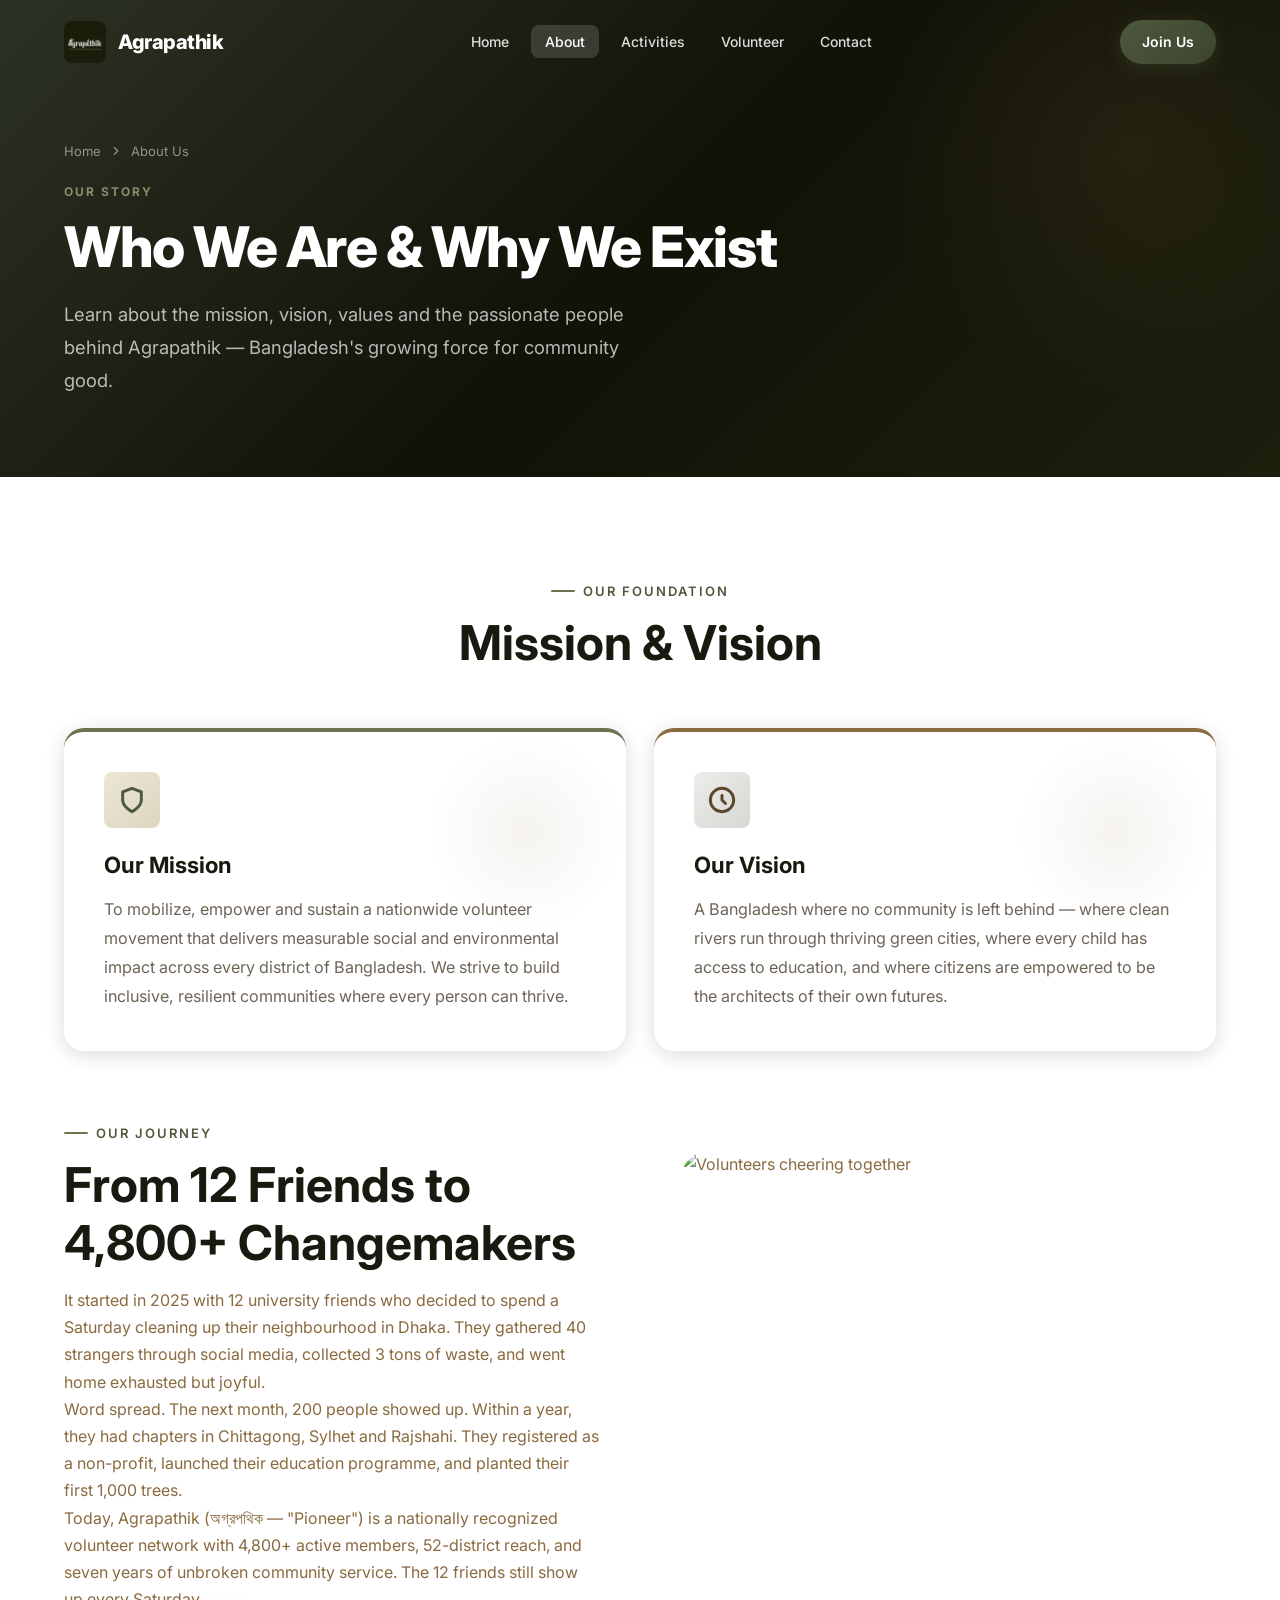
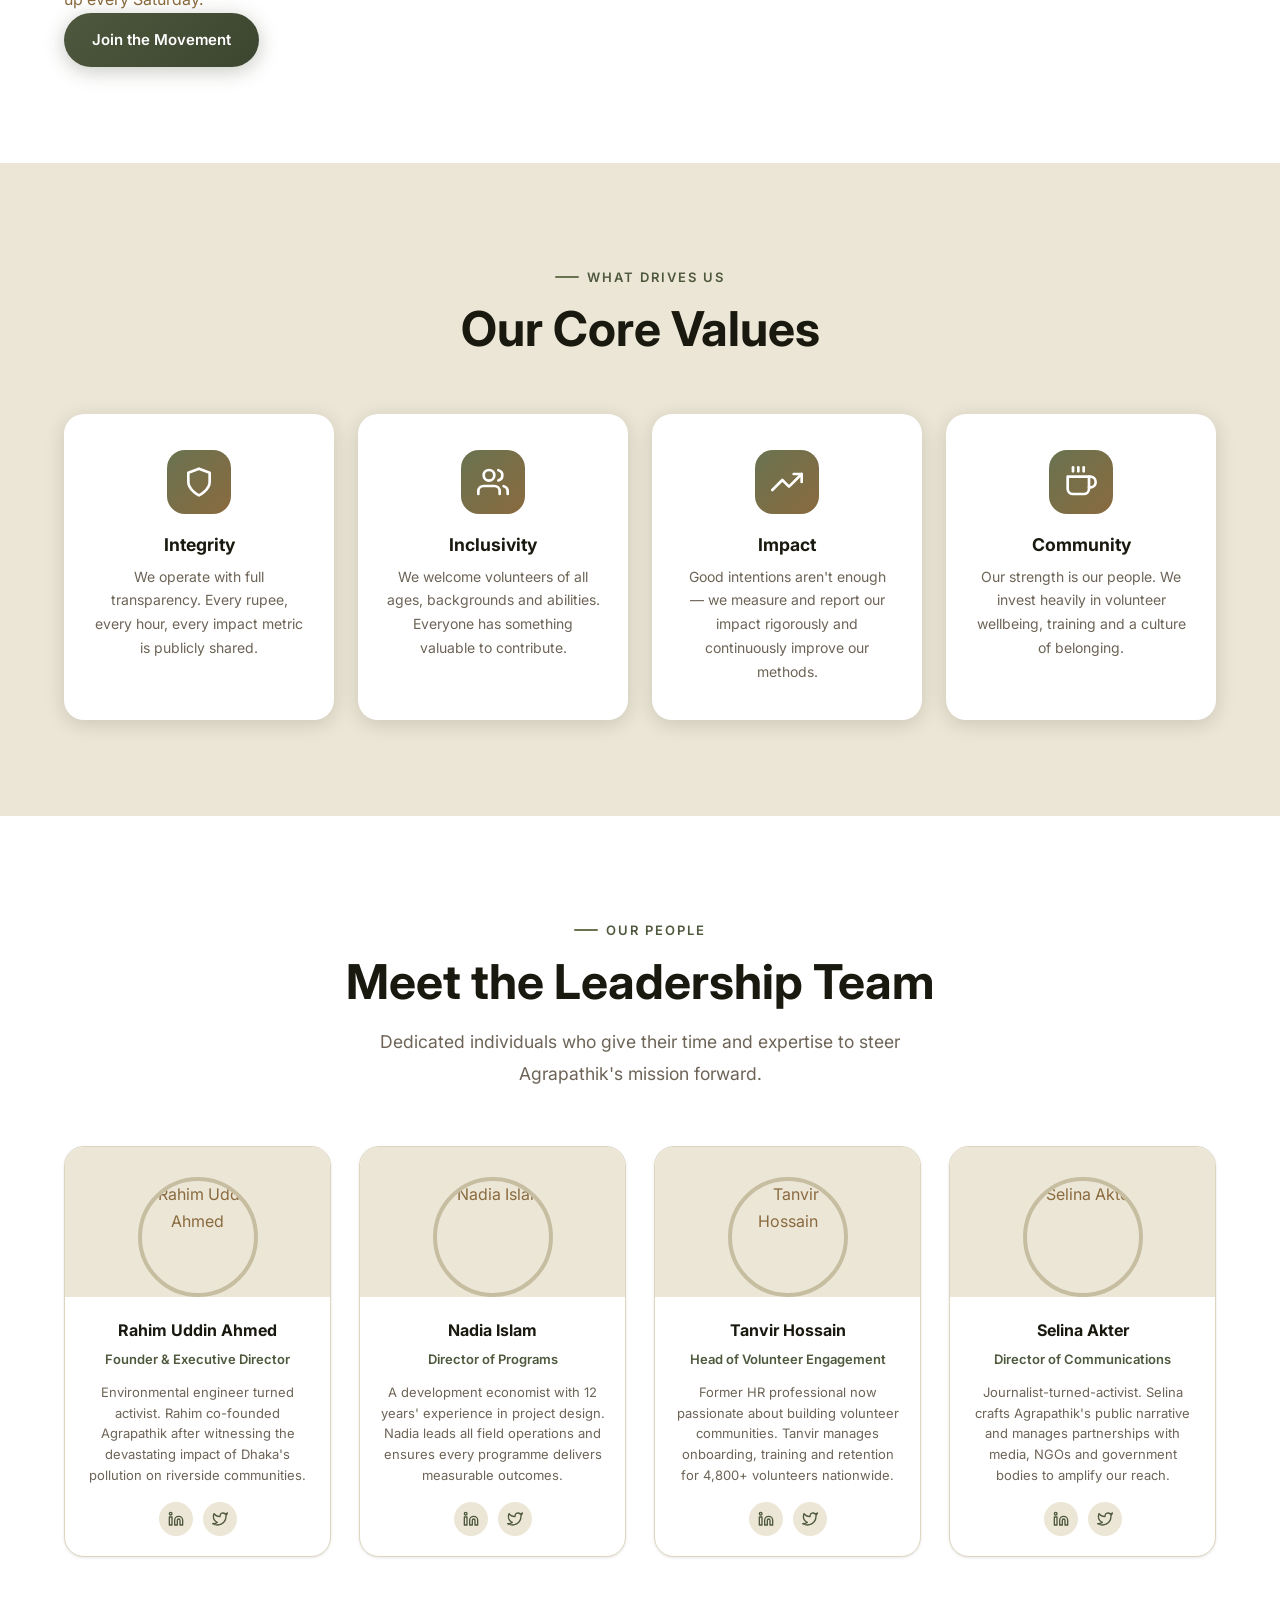
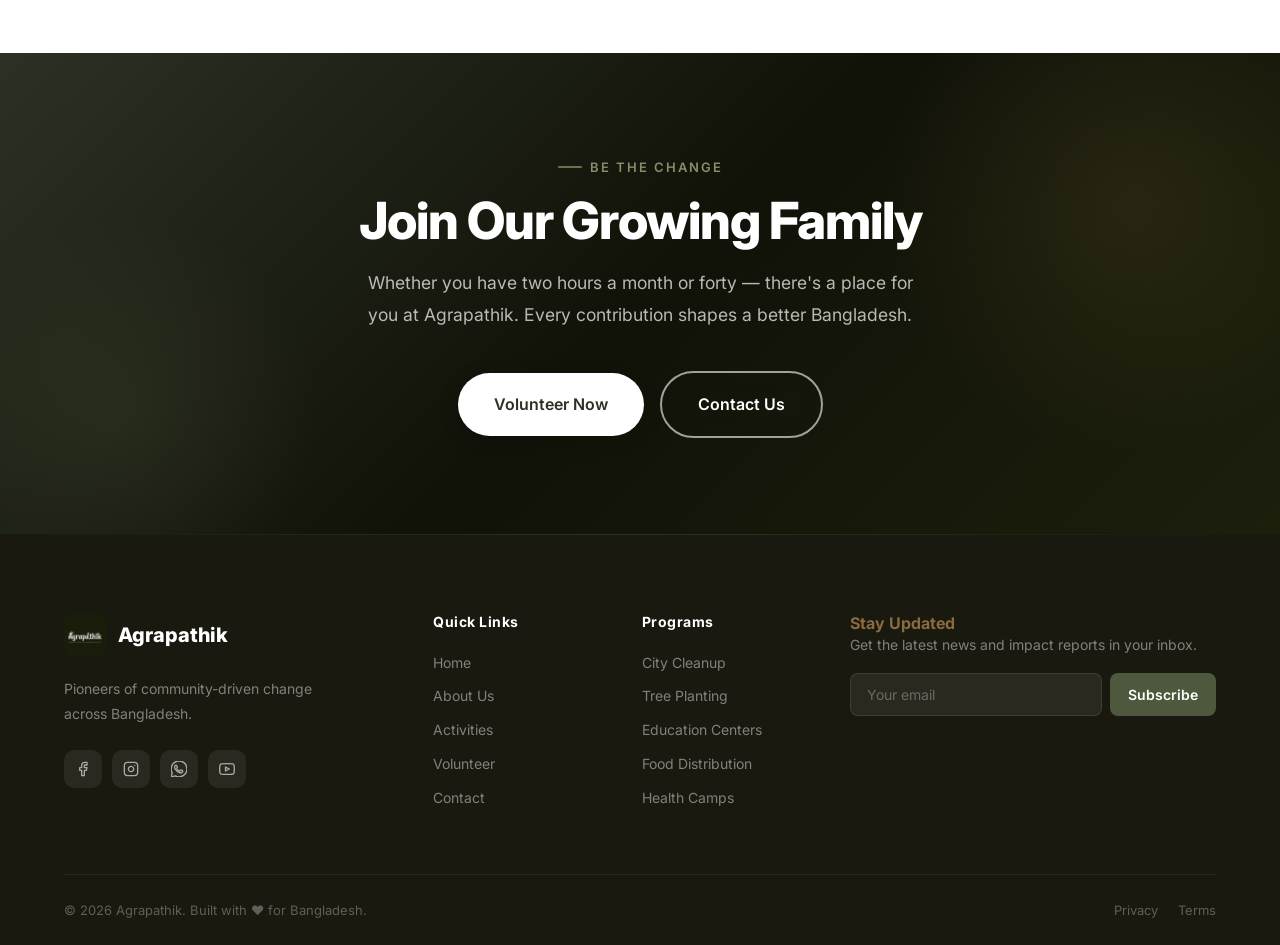
==== commit fb034a4e: "event page infused in activities page" ====
--- a/about.html
+++ b/about.html
@@ -67,7 +67,7 @@
 <nav class="navbar" id="navbar">
   <div class="container"><div class="nav-inner">
     <a href="index.html" class="nav-logo"><img src="assets/images/agrapathik_logo.jpeg" alt="Agrapathik Logo" class="nav-logo-img"><span class="nav-logo-text">Agrapathik</span></a>
-    <ul class="nav-links"><li><a href="index.html" class="nav-link">Home</a></li><li><a href="about.html" class="nav-link">About</a></li><li><a href="activities.html" class="nav-link">Activities</a></li><li><a href="events.html" class="nav-link">Events</a></li><li><a href="volunteer.html" class="nav-link">Volunteer</a></li><li><a href="contact.html" class="nav-link">Contact</a></li></ul>
+    <ul class="nav-links"><li><a href="index.html" class="nav-link">Home</a></li><li><a href="about.html" class="nav-link">About</a></li><li><a href="activities.html" class="nav-link">Activities</a></li><li><a href="volunteer.html" class="nav-link">Volunteer</a></li><li><a href="contact.html" class="nav-link">Contact</a></li></ul>
     <div class="nav-cta"><a href="volunteer.html" class="btn btn-primary btn-sm">Join Us</a></div>
     <button class="nav-toggle" id="nav-toggle" aria-label="Toggle menu"><span></span><span></span><span></span></button>
   </div></div>
@@ -221,7 +221,7 @@
   <div class="container">
     <div class="footer-grid">
       <div class="footer-brand"><div class="footer-logo"><img src="assets/images/agrapathik_logo.jpeg" alt="Agrapathik Logo" class="footer-logo-img"><span class="footer-logo-text">Agrapathik</span></div><p>Pioneers of community-driven change across Bangladesh.</p><div class="footer-social"><a href="https://www.facebook.com/profile.php?id=61574948495130" aria-label="Facebook" target="_blank" rel="noopener noreferrer"><svg viewBox="0 0 24 24" stroke-width="2" stroke-linecap="round" stroke-linejoin="round"><path d="M18 2h-3a5 5 0 0 0-5 5v3H7v4h3v8h4v-8h3l1-4h-4V7a1 1 0 0 1 1-1h3z"/></svg></a><a href="#" aria-label="Instagram"><svg viewBox="0 0 24 24" stroke-width="2" stroke-linecap="round" stroke-linejoin="round"><rect x="2" y="2" width="20" height="20" rx="5"/><path d="M16 11.37A4 4 0 1 1 12.63 8 4 4 0 0 1 16 11.37z"/><line x1="17.5" y1="6.5" x2="17.51" y2="6.5"/></svg></a><a href="#" aria-label="WhatsApp"><svg viewBox="0 0 24 24" stroke-width="2" stroke-linecap="round" stroke-linejoin="round"><path d="M20.52 3.48A11.86 11.86 0 0 0 12.07 0C5.56 0 .25 5.3.25 11.82c0 2.08.54 4.11 1.57 5.9L0 24l6.46-1.7a11.8 11.8 0 0 0 5.61 1.43h.01c6.51 0 11.82-5.3 11.82-11.82 0-3.16-1.23-6.13-3.38-8.43z"/><path d="M8.44 6.92c-.22-.5-.45-.51-.65-.52h-.56c-.2 0-.52.08-.79.38-.27.3-1.04 1.02-1.04 2.49s1.07 2.88 1.22 3.08c.15.2 2.08 3.34 5.14 4.54 2.54 1 3.06.8 3.61.75.55-.05 1.78-.73 2.03-1.44.25-.71.25-1.31.17-1.44-.07-.13-.27-.2-.57-.35-.3-.15-1.78-.88-2.05-.98-.27-.1-.47-.15-.67.15-.2.3-.77.98-.94 1.18-.17.2-.35.22-.65.08-.3-.15-1.27-.47-2.42-1.49-.9-.8-1.51-1.79-1.69-2.09-.17-.3-.02-.46.13-.61.13-.13.3-.35.45-.52.15-.17.2-.3.3-.5.1-.2.05-.38-.03-.53-.08-.15-.69-1.7-.96-2.32z"/></svg></a><a href="#" aria-label="YouTube"><svg viewBox="0 0 24 24" stroke-width="2" stroke-linecap="round" stroke-linejoin="round"><path d="M22.54 6.42a2.78 2.78 0 0 0-1.95-1.96C18.88 4 12 4 12 4s-6.88 0-8.59.46a2.78 2.78 0 0 0-1.95 1.96A29 29 0 0 0 1 12a29 29 0 0 0 .46 5.58A2.78 2.78 0 0 0 3.41 19.6C5.12 20 12 20 12 20s6.88 0 8.59-.46a2.78 2.78 0 0 0 1.95-1.95A29 29 0 0 0 23 12a29 29 0 0 0-.46-5.58z"/><polygon points="9.75 15.02 15.5 12 9.75 8.98 9.75 15.02"/></svg></a></div></div>
-      <div class="footer-col"><h4>Quick Links</h4><nav class="footer-links"><a href="index.html">Home</a><a href="about.html">About Us</a><a href="activities.html">Activities</a><a href="events.html">Events</a><a href="volunteer.html">Volunteer</a><a href="contact.html">Contact</a></nav></div>
+      <div class="footer-col"><h4>Quick Links</h4><nav class="footer-links"><a href="index.html">Home</a><a href="about.html">About Us</a><a href="activities.html">Activities</a><a href="volunteer.html">Volunteer</a><a href="contact.html">Contact</a></nav></div>
       <div class="footer-col"><h4>Programs</h4><nav class="footer-links"><a href="activities.html">City Cleanup</a><a href="activities.html">Tree Planting</a><a href="activities.html">Education Centers</a><a href="activities.html">Food Distribution</a><a href="activities.html">Health Camps</a></nav></div>
       <div class="footer-newsletter"><h4>Stay Updated</h4><p>Get the latest news and impact reports in your inbox.</p><form class="newsletter-form"><input type="email" class="newsletter-input" placeholder="Your email" aria-label="Email" /><button type="submit" class="newsletter-btn">Subscribe</button></form></div>
     </div>
--- a/css/style.css
+++ b/css/style.css
@@ -784,6 +784,7 @@
 
 .activity-gallery {
   display: none;
+  position: relative;
   margin-top: 18px;
   padding-top: 18px;
   border-top: 1px solid var(--green-100);
@@ -794,13 +795,36 @@
 }
 
 .activity-gallery-grid {
-  display: grid;
-  grid-template-columns: repeat(3, minmax(0, 1fr));
-  gap: 12px;
+  display: flex;
+  gap: 14px;
+  overflow-x: auto;
+  scroll-behavior: smooth;
+  scroll-snap-type: x mandatory;
+  /* Use scrollbar-width only when supported (avoids compatibility warnings in browsers that don't support it) */
+  @supports (scrollbar-width: thin) {
+    scrollbar-width: thin;
+    scrollbar-color: var(--green-300) transparent;
+  }
+  padding: 2px 48px 12px;
+}
+
+.activity-gallery-grid::-webkit-scrollbar {
+  height: 8px;
+}
+
+.activity-gallery-grid::-webkit-scrollbar-track {
+  background: transparent;
+}
+
+.activity-gallery-grid::-webkit-scrollbar-thumb {
+  background: var(--green-300);
+  border-radius: 999px;
 }
 
 .activity-gallery-item {
-  width: 100%;
+  flex: 0 0 calc((100% - 28px) / 3);
+  min-width: 220px;
+  scroll-snap-align: start;
   padding: 0;
   border-radius: 14px;
   border: 1px solid var(--green-100);
@@ -824,6 +848,47 @@
 
 .activity-card.is-open .activity-gallery-item img {
   height: clamp(180px, 18vw, 220px);
+}
+
+.activity-gallery-arrow {
+  position: absolute;
+  top: calc(50% + 9px);
+  z-index: 2;
+  display: inline-flex;
+  align-items: center;
+  justify-content: center;
+  width: 42px;
+  height: 42px;
+  border-radius: 999px;
+  background: rgba(28, 31, 12, 0.86);
+  color: var(--white);
+  box-shadow: var(--shadow-md);
+  transform: translateY(-50%);
+  transition: var(--transition);
+}
+
+.activity-gallery-arrow:hover:not(:disabled) {
+  background: var(--green-700);
+  transform: translateY(-50%) scale(1.04);
+}
+
+.activity-gallery-arrow:disabled {
+  opacity: 0.35;
+  cursor: not-allowed;
+}
+
+.activity-gallery-arrow svg {
+  width: 20px;
+  height: 20px;
+  stroke: currentColor;
+}
+
+.activity-gallery-arrow-prev {
+  left: 0;
+}
+
+.activity-gallery-arrow-next {
+  right: 0;
 }
 
 /* === Form Styles === */
@@ -922,6 +987,112 @@
   box-shadow: var(--shadow-lg);
   transform: translateX(4px);
   border-color: var(--green-300);
+}
+
+.event-full-list {
+  display: flex;
+  flex-direction: column;
+  gap: 24px;
+}
+
+.event-full-card {
+  display: grid;
+  grid-template-columns: 260px 1fr;
+  overflow: hidden;
+  background: var(--white);
+  border: 1px solid var(--green-100);
+  border-radius: var(--radius-lg);
+  box-shadow: var(--shadow-md);
+  transition: var(--transition);
+}
+
+.event-full-card:hover {
+  transform: translateY(-4px);
+  border-color: var(--green-200);
+  box-shadow: var(--shadow-xl);
+}
+
+.event-full-img {
+  position: relative;
+  min-height: 240px;
+}
+
+.event-full-img img {
+  width: 100%;
+  height: 100%;
+  object-fit: cover;
+}
+
+.event-status {
+  position: absolute;
+  top: 14px;
+  left: 14px;
+  padding: 5px 14px;
+  border-radius: 50px;
+  font-size: 11px;
+  font-weight: 700;
+  letter-spacing: 1px;
+  text-transform: uppercase;
+}
+
+.status-upcoming {
+  background: rgba(105, 115, 80, 0.14);
+  color: var(--green-700);
+}
+
+.event-full-body {
+  padding: 32px;
+}
+
+.event-full-type {
+  margin-bottom: 8px;
+  color: var(--green-600);
+  font-size: 11px;
+  font-weight: 700;
+  letter-spacing: 1.5px;
+  text-transform: uppercase;
+}
+
+.event-full-title {
+  margin-bottom: 12px;
+  color: var(--dark);
+  font-size: 1.25rem;
+  font-weight: 700;
+}
+
+.event-full-desc {
+  margin-bottom: 20px;
+  color: var(--gray-500);
+  font-size: 14px;
+  line-height: 1.7;
+}
+
+.event-details-grid {
+  display: grid;
+  grid-template-columns: repeat(3, 1fr);
+  gap: 12px;
+  margin-bottom: 24px;
+}
+
+.event-detail-chip {
+  padding: 10px 14px;
+  background: var(--green-50);
+  border-radius: 10px;
+}
+
+.event-detail-chip-label {
+  margin-bottom: 3px;
+  color: var(--gray-400);
+  font-size: 10px;
+  font-weight: 700;
+  letter-spacing: 1px;
+  text-transform: uppercase;
+}
+
+.event-detail-chip-val {
+  color: var(--dark);
+  font-size: 13px;
+  font-weight: 700;
 }
 
 .event-date-box {
@@ -2033,7 +2204,7 @@
 @media (max-width: 1100px) {
   .footer-grid { grid-template-columns: 1fr 1fr; }
   .team-grid { grid-template-columns: repeat(2, 1fr); }
-  .activity-gallery-grid { grid-template-columns: repeat(2, minmax(0, 1fr)); }
+  .activity-gallery-item { flex-basis: calc((100% - 14px) / 2); }
 }
 
 @media (max-width: 900px) {
@@ -2051,6 +2222,9 @@
   .gallery-item:nth-child(4) { grid-column: span 1; }
   .gallery-item:nth-child(1) img,
   .gallery-item:nth-child(4) img { height: 260px; }
+  .event-full-card { grid-template-columns: 1fr; }
+  .event-full-img { height: 220px; }
+  .event-details-grid { grid-template-columns: 1fr 1fr; }
 }
 
 @media (max-width: 700px) {
@@ -2080,7 +2254,8 @@
   .contact-form-card { padding: 32px 24px; }
   .activity-card-prompt { flex-direction: column; align-items: flex-start; }
   .activity-card-note { min-height: 0; }
-  .activity-gallery-grid { grid-template-columns: repeat(2, minmax(0, 1fr)); }
+  .activity-gallery-grid { padding-inline: 44px; }
+  .activity-gallery-item { min-width: 210px; }
   .hero-title.display-heading {
     font-size: clamp(2.3rem, 10vw, 3.6rem);
     line-height: 1.08;
@@ -2097,5 +2272,8 @@
   .stat-item { border-right: none; }
   .hero-actions { flex-direction: column; align-items: flex-start; }
   .cta-actions { flex-direction: column; }
-  .activity-gallery-grid { grid-template-columns: 1fr; }
-}
+  .event-details-grid { grid-template-columns: 1fr; }
+  .activity-gallery-grid { padding-inline: 38px; }
+  .activity-gallery-item { flex-basis: 100%; min-width: 0; }
+  .activity-gallery-arrow { width: 34px; height: 34px; }
+}
